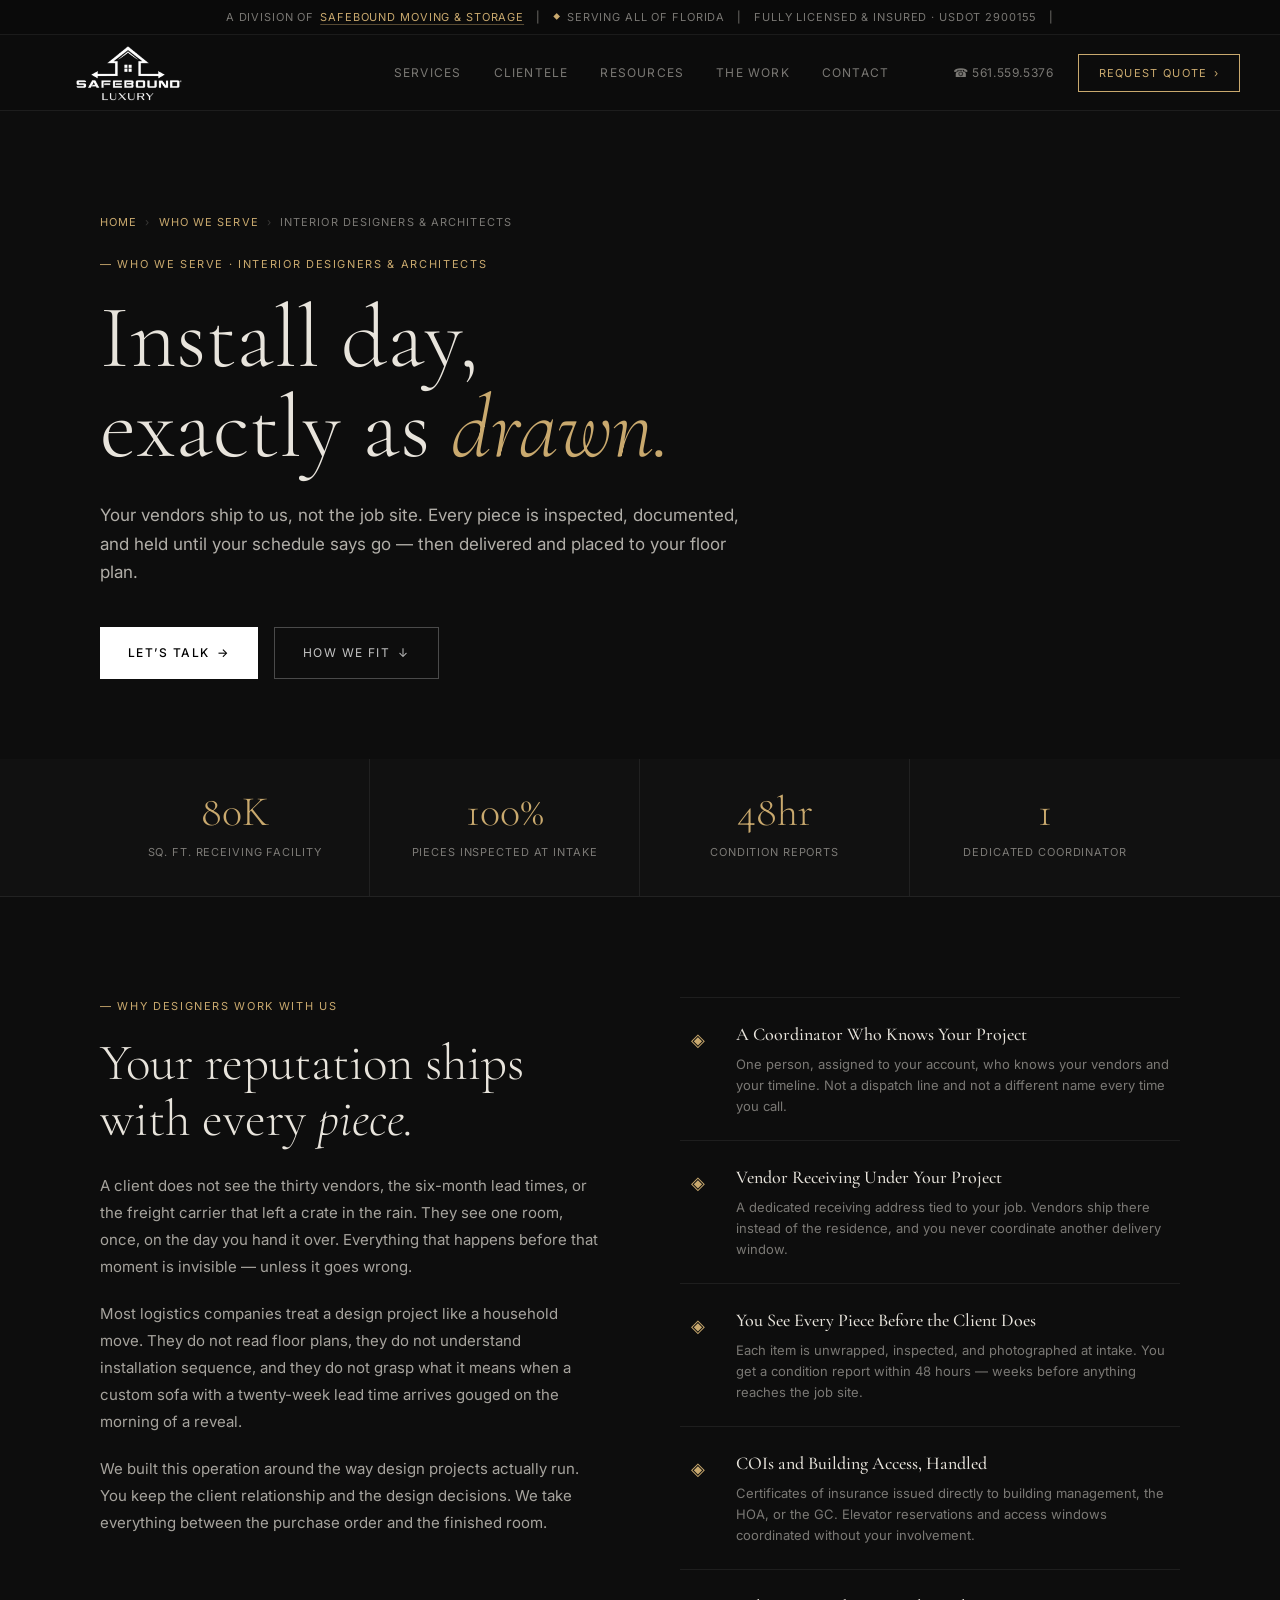
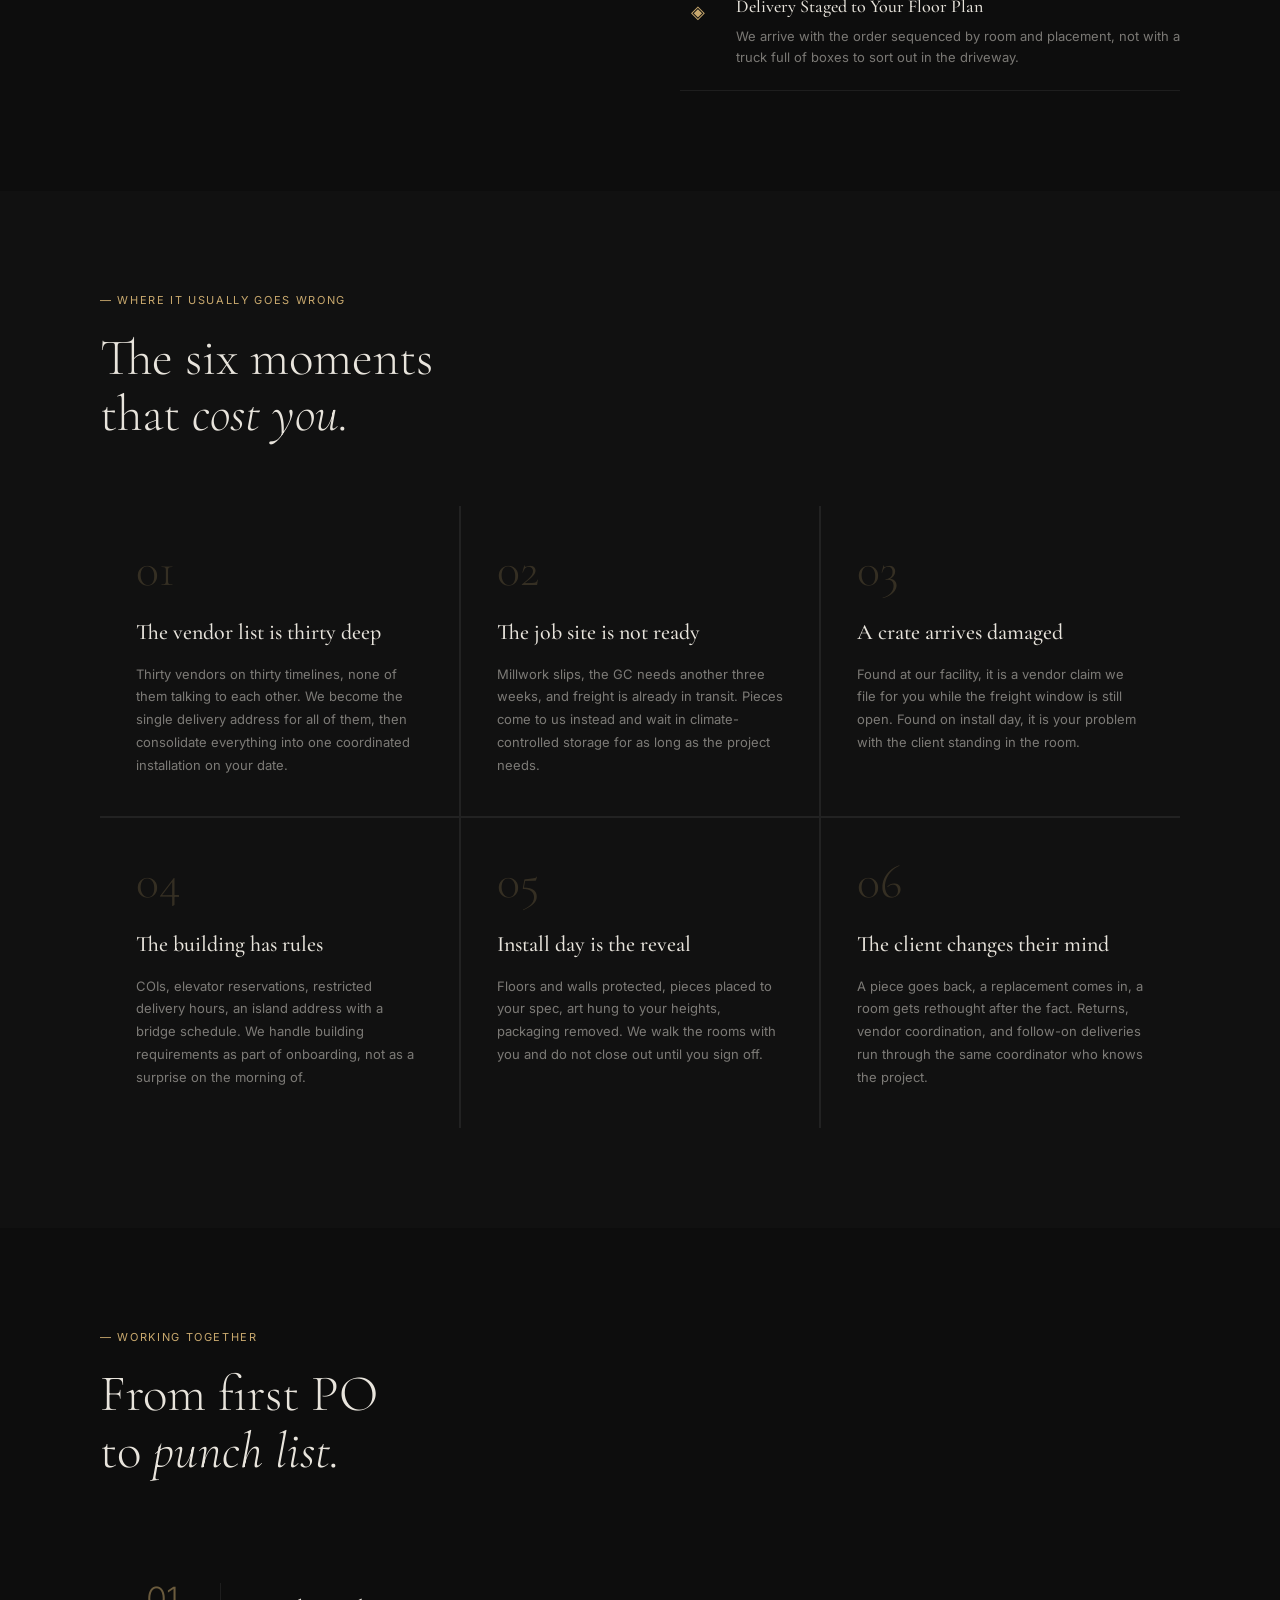
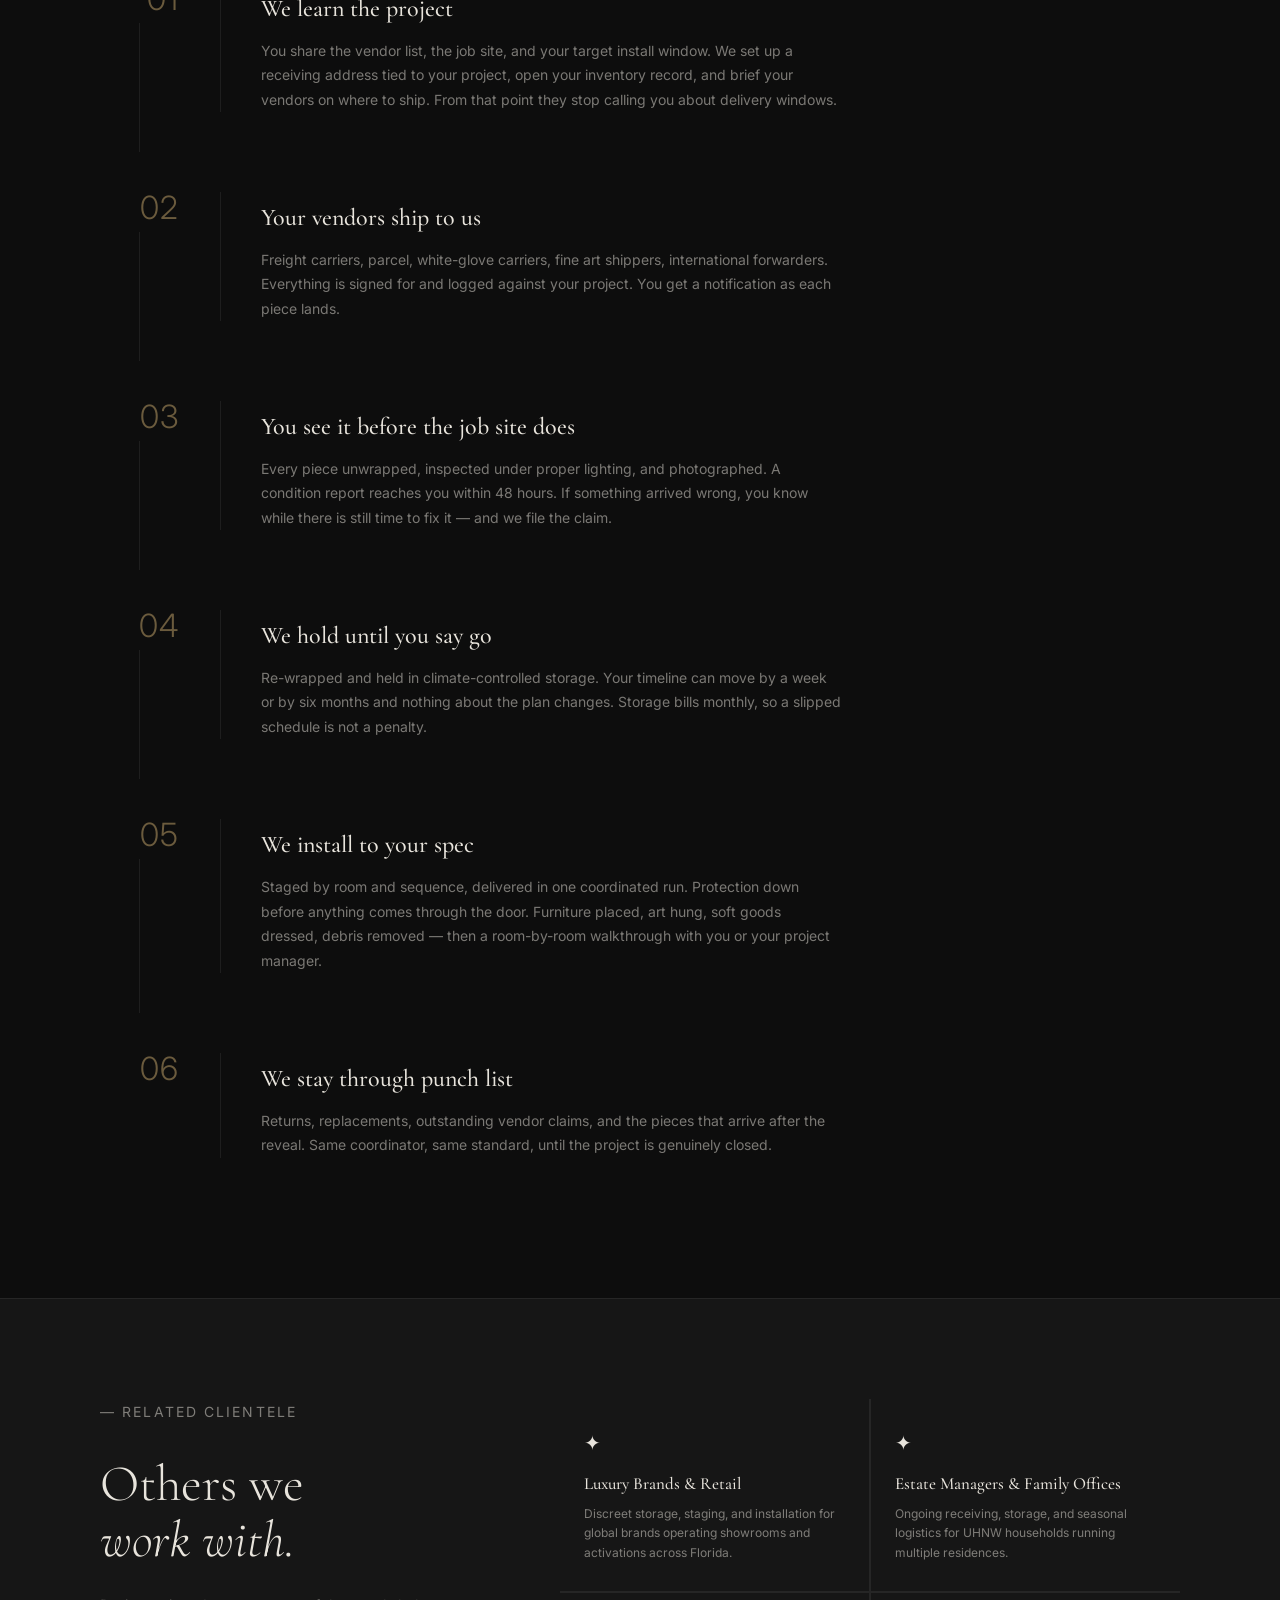
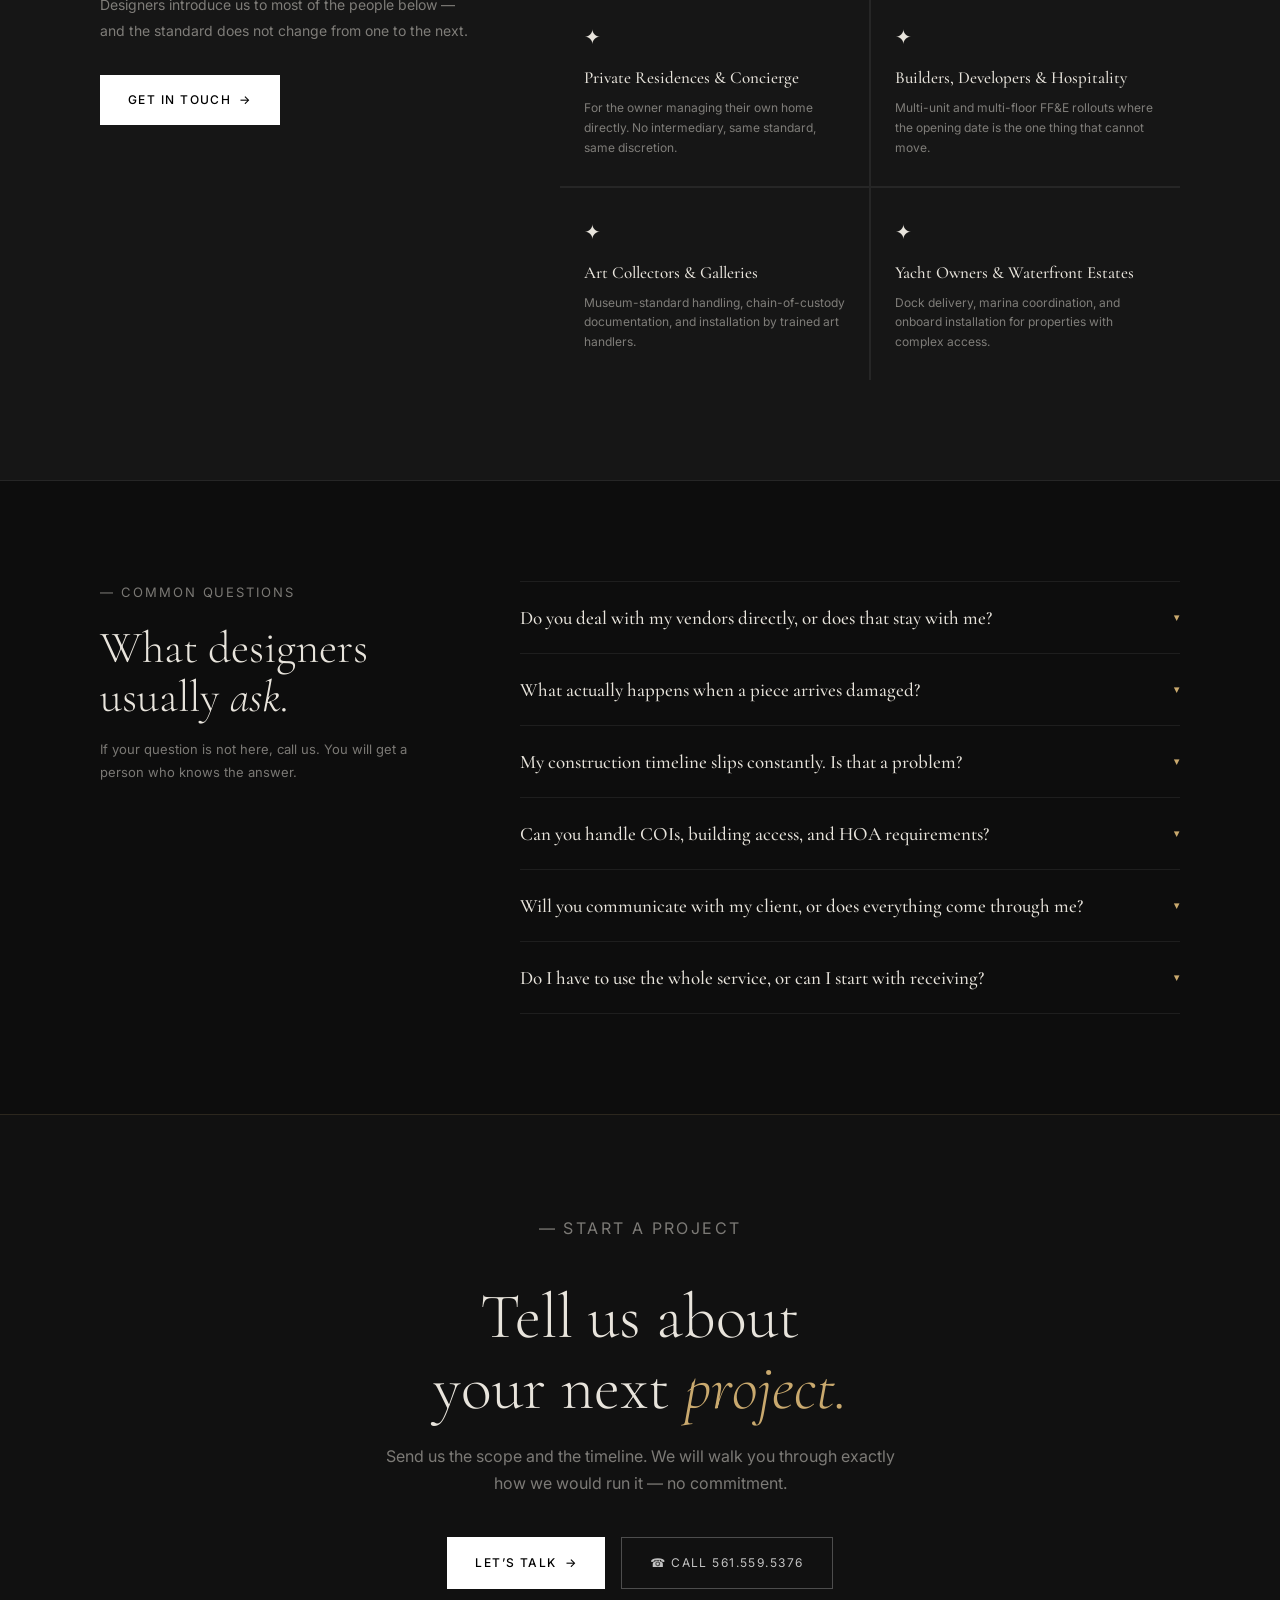
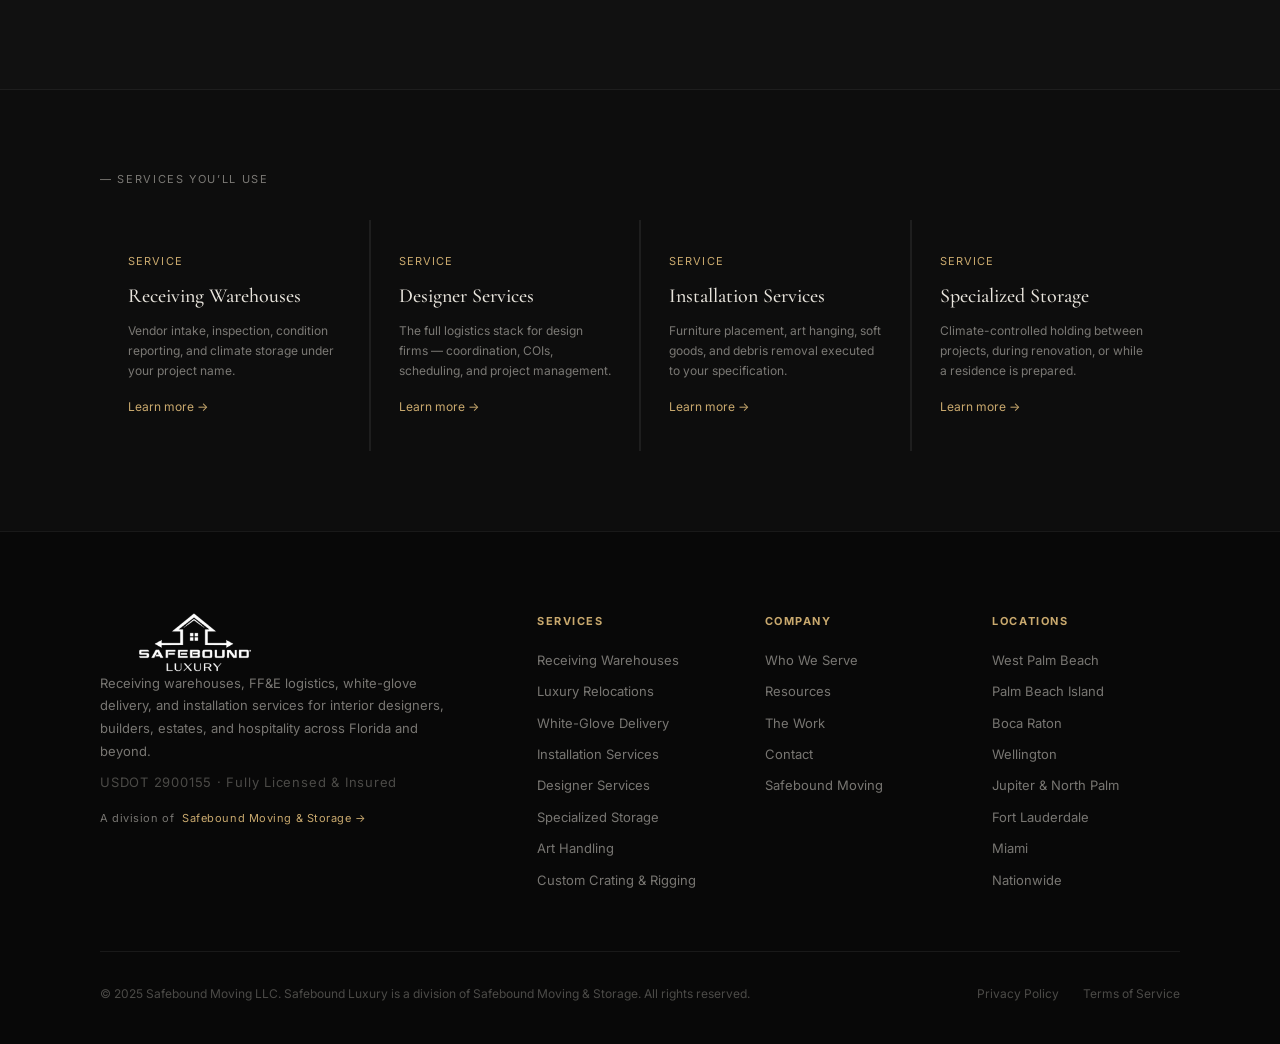
==== clientele-interior-designers.html @ aa5ca5b8 "Add Interior Designers clientele page + sitewide copy fixes - clientele-interior-designers.html: hig" ====
<!DOCTYPE html>
<html lang="en">
<head>
  <meta charset="UTF-8" />
  <meta name="viewport" content="width=device-width, initial-scale=1.0" />
  <title>Interior Designers &amp; Architects — Safebound Luxury | Receiving, Storage &amp; Installation</title>
  <meta name="description" content="Receiving, inspection, climate-controlled storage, and white-glove installation for interior designers and architects across Florida. Your vendors ship to us. Your install day runs to plan." />
  <link rel="preconnect" href="https://fonts.googleapis.com" />
  <link rel="preconnect" href="https://fonts.gstatic.com" crossorigin />
  <link href="https://fonts.googleapis.com/css2?family=Cormorant+Garamond:ital,wght@0,300;0,400;0,500;0,600;1,300;1,400;1,500&family=Inter:wght@300;400;500;600&display=swap" rel="stylesheet" />
  <link rel="stylesheet" href="style.css" />
  <style>
    /* ── Service Page Specific ── */
    .service-hero {
      position: relative;
      min-height: 72vh;
      display: flex;
      align-items: flex-end;
      overflow: hidden;
    }
    .service-hero-bg {
      position: absolute;
      inset: 0;
      background-image: url('img-fleet2.jpg');
      background-size: cover;
      background-position: center 30%;
      filter: brightness(0.35);
    }
    .service-hero-overlay {
      position: absolute;
      inset: 0;
      background: linear-gradient(to top, rgba(13,13,13,1) 0%, rgba(13,13,13,0.4) 60%, rgba(13,13,13,0.1) 100%);
    }
    .service-hero-content {
      position: relative;
      z-index: 2;
      max-width: 1160px;
      margin: 0 auto;
      padding: 80px 40px;
      width: 100%;
    }
    .service-breadcrumb {
      font-size: 11px;
      letter-spacing: 0.1em;
      text-transform: uppercase;
      color: var(--text-muted);
      margin-bottom: 24px;
      display: flex;
      align-items: center;
      gap: 8px;
    }
    .service-breadcrumb a { color: var(--gold); }
    .service-breadcrumb .crumb-sep { opacity: 0.4; }
    .service-eyebrow {
      font-size: 11px;
      letter-spacing: 0.15em;
      text-transform: uppercase;
      color: var(--gold);
      margin-bottom: 20px;
    }
    .service-hero-headline {
      font-family: var(--font-serif);
      font-size: clamp(52px, 7vw, 96px);
      font-weight: 300;
      line-height: 1.0;
      color: var(--text);
      margin-bottom: 28px;
      max-width: 800px;
    }
    .service-hero-headline em { font-style: italic; color: var(--gold); }
    .service-hero-sub {
      font-size: 17px;
      line-height: 1.7;
      color: rgba(232,228,220,0.75);
      max-width: 640px;
      margin-bottom: 40px;
    }
    .service-hero-cta {
      display: flex;
      gap: 16px;
      flex-wrap: wrap;
    }

    /* ── Service Stats Bar ── */
    .service-stats {
      background: var(--bg-2);
      border-bottom: 1px solid var(--border);
    }
    .service-stats-inner {
      max-width: 1160px;
      margin: 0 auto;
      padding: 0 40px;
      display: grid;
      grid-template-columns: repeat(4, 1fr);
      divide-x: 1px solid var(--border);
    }
    .service-stat {
      padding: 32px 0;
      text-align: center;
      border-right: 1px solid var(--border);
    }
    .service-stat:last-child { border-right: none; }
    .service-stat-num {
      display: block;
      font-family: var(--font-serif);
      font-size: 42px;
      font-weight: 300;
      color: var(--gold);
      line-height: 1;
      margin-bottom: 6px;
    }
    .service-stat-label {
      font-size: 11px;
      letter-spacing: 0.08em;
      text-transform: uppercase;
      color: var(--text-muted);
    }

    /* ── Intro Section ── */
    .service-intro {
      padding: 100px 0;
      background: var(--bg);
    }
    .service-intro-inner {
      max-width: 1160px;
      margin: 0 auto;
      padding: 0 40px;
      display: grid;
      grid-template-columns: 1fr 1fr;
      gap: 80px;
      align-items: start;
    }
    .service-intro-left {}
    .section-label {
      font-size: 11px;
      letter-spacing: 0.15em;
      text-transform: uppercase;
      color: var(--gold);
      margin-bottom: 20px;
    }
    .section-headline {
      font-family: var(--font-serif);
      font-size: clamp(36px, 4vw, 52px);
      font-weight: 300;
      line-height: 1.1;
      color: var(--text);
      margin-bottom: 24px;
    }
    .section-headline em { font-style: italic; }
    .section-body {
      font-size: 15px;
      line-height: 1.8;
      color: rgba(232,228,220,0.7);
      margin-bottom: 20px;
    }
    .service-intro-right {}
    .feature-list {
      display: flex;
      flex-direction: column;
      gap: 0;
    }
    .feature-item {
      display: flex;
      align-items: flex-start;
      gap: 20px;
      padding: 22px 0;
      border-bottom: 1px solid var(--border);
    }
    .feature-item:first-child { border-top: 1px solid var(--border); }
    .feature-icon {
      width: 36px;
      height: 36px;
      flex-shrink: 0;
      display: flex;
      align-items: center;
      justify-content: center;
      color: var(--gold);
      font-size: 18px;
      margin-top: 2px;
    }
    .feature-item h4 {
      font-family: var(--font-serif);
      font-size: 18px;
      font-weight: 500;
      color: var(--text);
      margin-bottom: 4px;
    }
    .feature-item p {
      font-size: 13px;
      line-height: 1.65;
      color: var(--text-muted);
    }

    /* ── What We Do Section ── */
    .service-what {
      padding: 100px 0;
      background: var(--bg-2);
    }
    .service-what-inner {
      max-width: 1160px;
      margin: 0 auto;
      padding: 0 40px;
    }
    .service-what-header {
      max-width: 600px;
      margin-bottom: 64px;
    }
    .what-grid {
      display: grid;
      grid-template-columns: repeat(3, 1fr);
      gap: 2px;
      background: var(--border);
    }
    .what-card {
      background: var(--bg-2);
      padding: 40px 36px;
    }
    .what-num {
      font-family: var(--font-serif);
      font-size: 48px;
      font-weight: 300;
      color: rgba(201,169,110,0.2);
      line-height: 1;
      margin-bottom: 20px;
    }
    .what-card h3 {
      font-family: var(--font-serif);
      font-size: 22px;
      font-weight: 500;
      color: var(--text);
      margin-bottom: 12px;
    }
    .what-card p {
      font-size: 13px;
      line-height: 1.75;
      color: var(--text-muted);
    }

    /* ── Process Section ── */
    .service-process {
      padding: 100px 0;
      background: var(--bg);
    }
    .service-process-inner {
      max-width: 1160px;
      margin: 0 auto;
      padding: 0 40px;
    }
    .process-header {
      max-width: 600px;
      margin-bottom: 64px;
    }
    .process-timeline {
      display: flex;
      flex-direction: column;
      gap: 0;
    }
    .timeline-step {
      display: grid;
      grid-template-columns: 80px 1px 1fr;
      gap: 0 40px;
      padding: 40px 0;
      position: relative;
    }
    .timeline-step:not(:last-child)::after {
      content: '';
      position: absolute;
      left: 39px;
      top: 80px;
      bottom: 0;
      width: 1px;
      background: var(--border);
    }
    .timeline-num {
      font-family: var(--font-sans);
      font-size: 32px;
      font-weight: 300;
      color: var(--gold);
      opacity: 0.5;
      line-height: 1;
      text-align: right;
      letter-spacing: 0.05em;
    }
    .timeline-line {
      width: 1px;
      background: var(--border);
    }
    .timeline-content {
      padding-top: 6px;
    }
    .timeline-content h3 {
      font-family: var(--font-serif);
      font-size: 24px;
      font-weight: 500;
      color: var(--text);
      margin-bottom: 10px;
    }
    .timeline-content p {
      font-size: 14px;
      line-height: 1.75;
      color: var(--text-muted);
      max-width: 580px;
    }

    /* ── For Who Section ── */
    .service-for {
      padding: 100px 0;
      background: var(--bg-3);
      border-top: 1px solid var(--border);
      border-bottom: 1px solid var(--border);
    }
    .service-for-inner {
      max-width: 1160px;
      margin: 0 auto;
      padding: 0 40px;
      display: grid;
      grid-template-columns: 380px 1fr;
      gap: 80px;
      align-items: start;
    }
    .service-for-left h2 {
      font-family: var(--font-serif);
      font-size: clamp(36px, 4vw, 52px);
      font-weight: 300;
      line-height: 1.1;
      color: var(--text);
      margin-bottom: 24px;
    }
    .service-for-left p {
      font-size: 14px;
      line-height: 1.8;
      color: var(--text-muted);
      margin-bottom: 32px;
    }
    .client-type-grid {
      display: grid;
      grid-template-columns: 1fr 1fr;
      gap: 2px;
      background: var(--border);
    }
    .client-type {
      background: var(--bg-3);
      padding: 28px 24px;
    }
    .client-type-icon { font-size: 20px; margin-bottom: 10px; }
    .client-type h4 {
      font-family: var(--font-serif);
      font-size: 17px;
      font-weight: 500;
      color: var(--text);
      margin-bottom: 6px;
    }
    .client-type p {
      font-size: 12px;
      line-height: 1.65;
      color: var(--text-muted);
    }

    /* ── FAQ Section ── */
    .service-faq {
      padding: 100px 0;
      background: var(--bg);
    }
    .service-faq-inner {
      max-width: 1160px;
      margin: 0 auto;
      padding: 0 40px;
      display: grid;
      grid-template-columns: 340px 1fr;
      gap: 80px;
    }
    .faq-header h2 {
      font-family: var(--font-serif);
      font-size: clamp(32px, 3.5vw, 46px);
      font-weight: 300;
      color: var(--text);
      line-height: 1.1;
      margin-bottom: 16px;
    }
    .faq-header p {
      font-size: 13px;
      line-height: 1.75;
      color: var(--text-muted);
    }
    .faq-list {
      display: flex;
      flex-direction: column;
      gap: 0;
    }
    .faq-item {
      border-bottom: 1px solid var(--border);
    }
    .faq-item:first-child { border-top: 1px solid var(--border); }
    .faq-q {
      width: 100%;
      background: none;
      border: none;
      color: var(--text);
      font-family: var(--font-serif);
      font-size: 19px;
      font-weight: 500;
      text-align: left;
      padding: 24px 0;
      cursor: pointer;
      display: flex;
      justify-content: space-between;
      align-items: center;
      gap: 16px;
    }
    .faq-q:hover { color: var(--gold); }
    .faq-chevron {
      font-size: 12px;
      color: var(--gold);
      transition: transform 0.25s;
      flex-shrink: 0;
    }
    .faq-item.open .faq-chevron { transform: rotate(180deg); }
    .faq-a {
      display: none;
      font-size: 14px;
      line-height: 1.8;
      color: var(--text-muted);
      padding-bottom: 24px;
      max-width: 580px;
    }
    .faq-item.open .faq-a { display: block; }

    /* ── CTA Band ── */
    .service-cta-band {
      padding: 100px 0;
      background: var(--bg-2);
      border-top: 1px solid rgba(201,169,110,0.15);
      text-align: center;
    }
    .service-cta-band h2 {
      font-family: var(--font-serif);
      font-size: clamp(40px, 5vw, 72px);
      font-weight: 300;
      color: var(--text);
      line-height: 1.1;
      margin-bottom: 20px;
    }
    .service-cta-band h2 em { font-style: italic; color: var(--gold); }
    .service-cta-band p {
      font-size: 16px;
      line-height: 1.7;
      color: var(--text-muted);
      max-width: 520px;
      margin: 0 auto 40px;
    }
    .cta-actions {
      display: flex;
      gap: 16px;
      justify-content: center;
      flex-wrap: wrap;
    }

    /* ── Related Services ── */
    .related-services {
      padding: 80px 0;
      background: var(--bg);
      border-top: 1px solid var(--border);
    }
    .related-inner {
      max-width: 1160px;
      margin: 0 auto;
      padding: 0 40px;
    }
    .related-label {
      font-size: 11px;
      letter-spacing: 0.15em;
      text-transform: uppercase;
      color: var(--text-muted);
      margin-bottom: 32px;
    }
    .related-grid {
      display: grid;
      grid-template-columns: repeat(4, 1fr);
      gap: 2px;
      background: var(--border);
    }
    .related-card {
      background: var(--bg);
      padding: 32px 28px;
      transition: background 0.2s;
      text-decoration: none;
      display: block;
    }
    .related-card:hover { background: var(--bg-2); }
    .related-card-label {
      font-size: 11px;
      letter-spacing: 0.1em;
      text-transform: uppercase;
      color: var(--gold);
      margin-bottom: 10px;
    }
    .related-card h4 {
      font-family: var(--font-serif);
      font-size: 20px;
      font-weight: 500;
      color: var(--text);
      margin-bottom: 8px;
    }
    .related-card p {
      font-size: 12px;
      line-height: 1.65;
      color: var(--text-muted);
    }
    .related-arrow {
      display: inline-block;
      margin-top: 16px;
      font-size: 12px;
      color: var(--gold);
    }

    /* ── Responsive ── */
    @media (max-width: 900px) {
      .service-stats-inner { grid-template-columns: repeat(2, 1fr); }
      .service-stat { border-right: none; border-bottom: 1px solid var(--border); }
      .service-stat:nth-child(odd) { border-right: 1px solid var(--border); }
      .service-intro-inner { grid-template-columns: 1fr; gap: 48px; }
      .what-grid { grid-template-columns: 1fr; }
      .service-for-inner { grid-template-columns: 1fr; gap: 48px; }
      .service-faq-inner { grid-template-columns: 1fr; gap: 48px; }
      .related-grid { grid-template-columns: repeat(2, 1fr); }
    }
    @media (max-width: 600px) {
      .service-hero-content { padding: 60px 24px; }
      .service-stats-inner { grid-template-columns: 1fr 1fr; padding: 0 24px; }
      .service-intro-inner,
      .service-what-inner,
      .service-process-inner,
      .service-for-inner,
      .service-faq-inner,
      .related-inner { padding: 0 24px; }
      .client-type-grid { grid-template-columns: 1fr; }
      .related-grid { grid-template-columns: 1fr; }
      .timeline-step { grid-template-columns: 48px 1px 1fr; gap: 0 20px; }
    }
  </style>
</head>
<body>

  <!-- Announcement Bar -->
  <div class="announce-bar">
    <div class="announce-inner">
      <span class="announce-group announce-parent">
        A division of <a href="https://safeboundmoving.com" target="_blank" rel="noopener">Safebound Moving &amp; Storage</a>
      </span>
|</span>
      <span class="announce-group">
        <span class="dot">◆</span> Serving all of Florida
      </span>
|</span>
      <span class="announce-group">Fully Licensed &amp; Insured · USDOT 2900155</span>
|
    </div>
  </div>

  <!-- Navigation -->
  <nav class="navbar">
    <a href="index.html" class="logo logo-img">
      <img src="logo-notag.png" alt="Safebound Luxury" class="logo-png" />
    </a>
    <ul class="nav-links">
      <li><a href="index.html#services">Services</a></li>
      <li><a href="index.html#clientele">Clientele</a></li>
      <li><a href="resources.html">Resources</a></li>
      <li><a href="the-work.html">The Work</a></li>
      <li><a href="index.html#contact">Contact</a></li>
    </ul>
    <div class="nav-right">
      <a href="tel:5615595376" class="nav-phone">☎ 561.559.5376</a>
      <a href="index.html#contact" class="btn-quote">Request Quote <span>›</span></a>
    </div>
    <button class="hamburger" aria-label="Menu">
      <span></span><span></span><span></span>
    </button>
  </nav>

  <!-- Mobile Nav Drawer -->
  <div class="mobile-nav">
    <ul>
      <li><a href="index.html#services">Services</a></li>
      <li><a href="index.html#clientele">Clientele</a></li>
      <li><a href="resources.html">Resources</a></li>
      <li><a href="the-work.html">The Work</a></li>
      <li><a href="index.html#contact">Contact</a></li>
      <li><a href="tel:5615595376" class="gold">☎ 561.559.5376</a></li>
      <li><a href="index.html#contact" class="btn-quote-mobile">Request a Private Quote</a></li>
    </ul>
  </div>

  <!-- Hero -->
  <section class="service-hero">
    <div class="service-hero-bg"></div>
    <div class="service-hero-overlay"></div>
    <div class="service-hero-content">
      <div class="service-breadcrumb">
        <a href="index.html">Home</a>
        <span class="crumb-sep">&rsaquo;</span>
        <a href="index.html#clientele">Who We Serve</a>
        <span class="crumb-sep">&rsaquo;</span>
        <span>Interior Designers &amp; Architects</span>
      </div>
      <p class="service-eyebrow">&mdash; Who We Serve &middot; Interior Designers &amp; Architects</p>
      <h1 class="service-hero-headline">Install day,<br />exactly as <em>drawn.</em></h1>
      <p class="service-hero-sub">Your vendors ship to us, not the job site. Every piece is inspected, documented, and held until your schedule says go &mdash; then delivered and placed to your floor plan.</p>
      <div class="service-hero-cta">
        <a href="index.html#contact" class="btn-primary">Let&rsquo;s Talk <span>&rarr;</span></a>
        <a href="#what-we-do" class="btn-ghost">How We Fit <span>&darr;</span></a>
      </div>
    </div>
  </section>

  <!-- Stats -->
  <div class="service-stats">
    <div class="service-stats-inner">
      <div class="service-stat">
        <span class="service-stat-num">80K</span>
        <span class="service-stat-label">Sq. Ft. Receiving Facility</span>
      </div>
      <div class="service-stat">
        <span class="service-stat-num">100%</span>
        <span class="service-stat-label">Pieces Inspected at Intake</span>
      </div>
      <div class="service-stat">
        <span class="service-stat-num">48hr</span>
        <span class="service-stat-label">Condition Reports</span>
      </div>
      <div class="service-stat">
        <span class="service-stat-num">1</span>
        <span class="service-stat-label">Dedicated Coordinator</span>
      </div>
    </div>
  </div>

  <!-- Intro -->
  <section class="service-intro">
    <div class="service-intro-inner">
      <div class="service-intro-left">
        <p class="section-label">&mdash; Why Designers Work With Us</p>
        <h2 class="section-headline">Your reputation ships<br />with every <em>piece.</em></h2>
        <p class="section-body">A client does not see the thirty vendors, the six-month lead times, or the freight carrier that left a crate in the rain. They see one room, once, on the day you hand it over. Everything that happens before that moment is invisible &mdash; unless it goes wrong.</p>
        <p class="section-body">Most logistics companies treat a design project like a household move. They do not read floor plans, they do not understand installation sequence, and they do not grasp what it means when a custom sofa with a twenty-week lead time arrives gouged on the morning of a reveal.</p>
        <p class="section-body">We built this operation around the way design projects actually run. You keep the client relationship and the design decisions. We take everything between the purchase order and the finished room.</p>
      </div>
      <div class="service-intro-right">
        <div class="feature-list">
          <div class="feature-item">
            <div class="feature-icon">&#9672;</div>
            <div>
              <h4>A Coordinator Who Knows Your Project</h4>
              <p>One person, assigned to your account, who knows your vendors and your timeline. Not a dispatch line and not a different name every time you call.</p>
            </div>
          </div>
          <div class="feature-item">
            <div class="feature-icon">&#9672;</div>
            <div>
              <h4>Vendor Receiving Under Your Project</h4>
              <p>A dedicated receiving address tied to your job. Vendors ship there instead of the residence, and you never coordinate another delivery window.</p>
            </div>
          </div>
          <div class="feature-item">
            <div class="feature-icon">&#9672;</div>
            <div>
              <h4>You See Every Piece Before the Client Does</h4>
              <p>Each item is unwrapped, inspected, and photographed at intake. You get a condition report within 48 hours &mdash; weeks before anything reaches the job site.</p>
            </div>
          </div>
          <div class="feature-item">
            <div class="feature-icon">&#9672;</div>
            <div>
              <h4>COIs and Building Access, Handled</h4>
              <p>Certificates of insurance issued directly to building management, the HOA, or the GC. Elevator reservations and access windows coordinated without your involvement.</p>
            </div>
          </div>
          <div class="feature-item">
            <div class="feature-icon">&#9672;</div>
            <div>
              <h4>Delivery Staged to Your Floor Plan</h4>
              <p>We arrive with the order sequenced by room and placement, not with a truck full of boxes to sort out in the driveway.</p>
            </div>
          </div>
        </div>
      </div>
    </div>
  </section>

  <!-- Scenarios -->
  <section class="service-what" id="what-we-do">
    <div class="service-what-inner">
      <div class="service-what-header">
        <p class="section-label">&mdash; Where It Usually Goes Wrong</p>
        <h2 class="section-headline">The six moments<br />that <em>cost you.</em></h2>
      </div>
      <div class="what-grid">
        <div class="what-card">
          <div class="what-num">01</div>
          <h3>The vendor list is thirty deep</h3>
          <p>Thirty vendors on thirty timelines, none of them talking to each other. We become the single delivery address for all of them, then consolidate everything into one coordinated installation on your date.</p>
        </div>
        <div class="what-card">
          <div class="what-num">02</div>
          <h3>The job site is not ready</h3>
          <p>Millwork slips, the GC needs another three weeks, and freight is already in transit. Pieces come to us instead and wait in climate-controlled storage for as long as the project needs.</p>
        </div>
        <div class="what-card">
          <div class="what-num">03</div>
          <h3>A crate arrives damaged</h3>
          <p>Found at our facility, it is a vendor claim we file for you while the freight window is still open. Found on install day, it is your problem with the client standing in the room.</p>
        </div>
        <div class="what-card">
          <div class="what-num">04</div>
          <h3>The building has rules</h3>
          <p>COIs, elevator reservations, restricted delivery hours, an island address with a bridge schedule. We handle building requirements as part of onboarding, not as a surprise on the morning of.</p>
        </div>
        <div class="what-card">
          <div class="what-num">05</div>
          <h3>Install day is the reveal</h3>
          <p>Floors and walls protected, pieces placed to your spec, art hung to your heights, packaging removed. We walk the rooms with you and do not close out until you sign off.</p>
        </div>
        <div class="what-card">
          <div class="what-num">06</div>
          <h3>The client changes their mind</h3>
          <p>A piece goes back, a replacement comes in, a room gets rethought after the fact. Returns, vendor coordination, and follow-on deliveries run through the same coordinator who knows the project.</p>
        </div>
      </div>
    </div>
  </section>

  <!-- Process -->
  <section class="service-process">
    <div class="service-process-inner">
      <div class="process-header">
        <p class="section-label">&mdash; Working Together</p>
        <h2 class="section-headline">From first PO<br />to <em>punch list.</em></h2>
      </div>
      <div class="process-timeline">
        <div class="timeline-step">
          <div class="timeline-num">01</div>
          <div class="timeline-line"></div>
          <div class="timeline-content">
            <h3>We learn the project</h3>
            <p>You share the vendor list, the job site, and your target install window. We set up a receiving address tied to your project, open your inventory record, and brief your vendors on where to ship. From that point they stop calling you about delivery windows.</p>
          </div>
        </div>
        <div class="timeline-step">
          <div class="timeline-num">02</div>
          <div class="timeline-line"></div>
          <div class="timeline-content">
            <h3>Your vendors ship to us</h3>
            <p>Freight carriers, parcel, white-glove carriers, fine art shippers, international forwarders. Everything is signed for and logged against your project. You get a notification as each piece lands.</p>
          </div>
        </div>
        <div class="timeline-step">
          <div class="timeline-num">03</div>
          <div class="timeline-line"></div>
          <div class="timeline-content">
            <h3>You see it before the job site does</h3>
            <p>Every piece unwrapped, inspected under proper lighting, and photographed. A condition report reaches you within 48 hours. If something arrived wrong, you know while there is still time to fix it &mdash; and we file the claim.</p>
          </div>
        </div>
        <div class="timeline-step">
          <div class="timeline-num">04</div>
          <div class="timeline-line"></div>
          <div class="timeline-content">
            <h3>We hold until you say go</h3>
            <p>Re-wrapped and held in climate-controlled storage. Your timeline can move by a week or by six months and nothing about the plan changes. Storage bills monthly, so a slipped schedule is not a penalty.</p>
          </div>
        </div>
        <div class="timeline-step">
          <div class="timeline-num">05</div>
          <div class="timeline-line"></div>
          <div class="timeline-content">
            <h3>We install to your spec</h3>
            <p>Staged by room and sequence, delivered in one coordinated run. Protection down before anything comes through the door. Furniture placed, art hung, soft goods dressed, debris removed &mdash; then a room-by-room walkthrough with you or your project manager.</p>
          </div>
        </div>
        <div class="timeline-step">
          <div class="timeline-num">06</div>
          <div class="timeline-line"></div>
          <div class="timeline-content">
            <h3>We stay through punch list</h3>
            <p>Returns, replacements, outstanding vendor claims, and the pieces that arrive after the reveal. Same coordinator, same standard, until the project is genuinely closed.</p>
          </div>
        </div>
      </div>
    </div>
  </section>

  <!-- Related Clientele -->
  <section class="service-for">
    <div class="service-for-inner">
      <div class="service-for-left">
        <p class="section-label">&mdash; Related Clientele</p>
        <h2>Others we<br /><em>work with.</em></h2>
        <p>Designers introduce us to most of the people below &mdash; and the standard does not change from one to the next.</p>
        <a href="index.html#contact" class="btn-primary" style="display:inline-flex;align-items:center;gap:8px;">Get in Touch <span>&rarr;</span></a>
      </div>
      <div class="client-type-grid">
        <a href="clientele-luxury-brands.html" class="client-type" style="text-decoration:none;color:inherit;display:block;">
          <div class="client-type-icon">&#10022;</div>
          <h4>Luxury Brands &amp; Retail</h4>
          <p>Discreet storage, staging, and installation for global brands operating showrooms and activations across Florida.</p>
        </a>
        <div class="client-type">
          <div class="client-type-icon">&#10022;</div>
          <h4>Estate Managers &amp; Family Offices</h4>
          <p>Ongoing receiving, storage, and seasonal logistics for UHNW households running multiple residences.</p>
        </div>
        <div class="client-type">
          <div class="client-type-icon">&#10022;</div>
          <h4>Private Residences &amp; Concierge</h4>
          <p>For the owner managing their own home directly. No intermediary, same standard, same discretion.</p>
        </div>
        <div class="client-type">
          <div class="client-type-icon">&#10022;</div>
          <h4>Builders, Developers &amp; Hospitality</h4>
          <p>Multi-unit and multi-floor FF&amp;E rollouts where the opening date is the one thing that cannot move.</p>
        </div>
        <div class="client-type">
          <div class="client-type-icon">&#10022;</div>
          <h4>Art Collectors &amp; Galleries</h4>
          <p>Museum-standard handling, chain-of-custody documentation, and installation by trained art handlers.</p>
        </div>
        <div class="client-type">
          <div class="client-type-icon">&#10022;</div>
          <h4>Yacht Owners &amp; Waterfront Estates</h4>
          <p>Dock delivery, marina coordination, and onboard installation for properties with complex access.</p>
        </div>
      </div>
    </div>
  </section>

  <!-- FAQ -->
  <section class="service-faq">
    <div class="service-faq-inner">
      <div class="faq-header">
        <p class="section-label">&mdash; Common Questions</p>
        <h2>What designers<br />usually <em>ask.</em></h2>
        <p style="margin-top:16px;">If your question is not here, call us. You will get a person who knows the answer.</p>
      </div>
      <div class="faq-list">
        <div class="faq-item">
          <button class="faq-q">
            Do you deal with my vendors directly, or does that stay with me?
            <span class="faq-chevron">&#9660;</span>
          </button>
          <div class="faq-a">Directly, if you want it that way. Once we have your vendor list we become the shipping address and the point of contact for freight scheduling, delivery questions, and claims. Most designers hand that over entirely. Some prefer to stay in the loop on specific vendors &mdash; we work either way.</div>
        </div>
        <div class="faq-item">
          <button class="faq-q">
            What actually happens when a piece arrives damaged?
            <span class="faq-chevron">&#9660;</span>
          </button>
          <div class="faq-a">We photograph and document it at intake, before signing a clear delivery. You get the condition report within 48 hours and we open the vendor or freight claim on your behalf while the window is still valid. The reorder starts weeks earlier than it would have if the piece had gone straight to the residence.</div>
        </div>
        <div class="faq-item">
          <button class="faq-q">
            My construction timeline slips constantly. Is that a problem?
            <span class="faq-chevron">&#9660;</span>
          </button>
          <div class="faq-a">It is the reason the service exists. Storage bills monthly with no minimum commitment, so a project that moves from March to September costs you storage and nothing else. We hold pieces for six to twelve months routinely.</div>
        </div>
        <div class="faq-item">
          <button class="faq-q">
            Can you handle COIs, building access, and HOA requirements?
            <span class="faq-chevron">&#9660;</span>
          </button>
          <div class="faq-a">Yes, and we prefer to own it. Send us the building contact during onboarding and we issue the certificate of insurance directly, reserve the elevator, and confirm the delivery window. You should not be chasing paperwork on install week.</div>
        </div>
        <div class="faq-item">
          <button class="faq-q">
            Will you communicate with my client, or does everything come through me?
            <span class="faq-chevron">&#9660;</span>
          </button>
          <div class="faq-a">Your call, and we will not deviate from it. Some designers want us speaking directly with the client or estate manager. Others want every message routed through their office. Tell us at kickoff and that is how it runs. What we will never do is show up and surprise someone.</div>
        </div>
        <div class="faq-item">
          <button class="faq-q">
            Do I have to use the whole service, or can I start with receiving?
            <span class="faq-chevron">&#9660;</span>
          </button>
          <div class="faq-a">Start wherever it helps. Plenty of designers begin with receiving and storage on a single project, then add delivery and installation once they have seen how it runs. There is no bundle requirement and no minimum project size.</div>
        </div>
      </div>
    </div>
  </section>

  <!-- CTA Band -->
  <section class="service-cta-band">
    <div class="container">
      <p class="section-label" style="justify-content:center;display:flex;">&mdash; Start a Project</p>
      <h2>Tell us about<br />your next <em>project.</em></h2>
      <p>Send us the scope and the timeline. We will walk you through exactly how we would run it &mdash; no commitment.</p>
      <div class="cta-actions">
        <a href="index.html#contact" class="btn-primary">Let&rsquo;s Talk <span>&rarr;</span></a>
        <a href="tel:5615595376" class="btn-ghost">&#9742; Call 561.559.5376</a>
      </div>
    </div>
  </section>

  <!-- Related Services -->
  <section class="related-services">
    <div class="related-inner">
      <p class="related-label">&mdash; Services You&rsquo;ll Use</p>
      <div class="related-grid">
        <a href="receiving-warehouses.html" class="related-card">
          <div class="related-card-label">Service</div>
          <h4>Receiving Warehouses</h4>
          <p>Vendor intake, inspection, condition reporting, and climate storage under your project name.</p>
          <span class="related-arrow">Learn more &rarr;</span>
        </a>
        <a href="designer-services.html" class="related-card">
          <div class="related-card-label">Service</div>
          <h4>Designer Services</h4>
          <p>The full logistics stack for design firms &mdash; coordination, COIs, scheduling, and project management.</p>
          <span class="related-arrow">Learn more &rarr;</span>
        </a>
        <a href="installation-services.html" class="related-card">
          <div class="related-card-label">Service</div>
          <h4>Installation Services</h4>
          <p>Furniture placement, art hanging, soft goods, and debris removal executed to your specification.</p>
          <span class="related-arrow">Learn more &rarr;</span>
        </a>
        <a href="specialized-storage.html" class="related-card">
          <div class="related-card-label">Service</div>
          <h4>Specialized Storage</h4>
          <p>Climate-controlled holding between projects, during renovation, or while a residence is prepared.</p>
          <span class="related-arrow">Learn more &rarr;</span>
        </a>
      </div>
    </div>
  </section>

  <!-- Footer -->
  <footer class="footer">
    <div class="container">
      <div class="footer-top">
        <div class="footer-brand">
          <img src="logo-notag.png" alt="Safebound Luxury" class="logo-png" />
          <p>Receiving warehouses, FF&amp;E logistics, white-glove delivery, and installation services for interior designers, builders, estates, and hospitality across Florida and beyond.</p>
          <p class="footer-lic">USDOT 2900155 · Fully Licensed &amp; Insured</p>
          <div class="footer-parent-brand">
            <span>A division of</span>
            <a href="https://safeboundmoving.com" target="_blank" rel="noopener" class="footer-parent-link">Safebound Moving &amp; Storage →</a>
          </div>
        </div>
        <div class="footer-links">
          <div class="footer-col">
            <h4>Services</h4>
            <ul>
              <li><a href="receiving-warehouses.html">Receiving Warehouses</a></li>
              <li><a href="#">Luxury Relocations</a></li>
              <li><a href="#">White-Glove Delivery</a></li>
              <li><a href="installation-services.html">Installation Services</a></li>
              <li><a href="designer-services.html">Designer Services</a></li>
              <li><a href="specialized-storage.html">Specialized Storage</a></li>
              <li><a href="#">Art Handling</a></li>
              <li><a href="#">Custom Crating &amp; Rigging</a></li>
            </ul>
          </div>
          <div class="footer-col">
            <h4>Company</h4>
            <ul>
              <li><a href="index.html#clientele">Who We Serve</a></li>
              <li><a href="resources.html">Resources</a></li>
              <li><a href="the-work.html">The Work</a></li>
              <li><a href="index.html#contact">Contact</a></li>
              <li><a href="https://safeboundmoving.com" target="_blank" rel="noopener">Safebound Moving</a></li>
            </ul>
          </div>
          <div class="footer-col">
            <h4>Locations</h4>
            <ul>
              <li>West Palm Beach</li>
              <li>Palm Beach Island</li>
              <li>Boca Raton</li>
              <li>Wellington</li>
              <li>Jupiter &amp; North Palm</li>
              <li>Fort Lauderdale</li>
              <li>Miami</li>
              <li>Nationwide</li>
            </ul>
          </div>
        </div>
      </div>
      <div class="footer-bottom">
        <p>© 2025 Safebound Moving LLC. Safebound Luxury is a division of Safebound Moving &amp; Storage. All rights reserved.</p>
        <div class="footer-legal">
          <a href="#">Privacy Policy</a>
          <a href="#">Terms of Service</a>
        </div>
      </div>
    </div>
  </footer>

  <div class="toast" id="toast">Your request has been received. We'll be in touch within one business day.</div>

  <script src="script.js"></script>
  <script>
    // FAQ accordion
    document.querySelectorAll('.faq-q').forEach(btn => {
      btn.addEventListener('click', () => {
        const item = btn.closest('.faq-item');
        const isOpen = item.classList.contains('open');
        document.querySelectorAll('.faq-item').forEach(i => i.classList.remove('open'));
        if (!isOpen) item.classList.add('open');
      });
    });
  </script>

</body>
</html>
---- style.css ----
/* ── Reset & Base ── */
*, *::before, *::after { box-sizing: border-box; margin: 0; padding: 0; }

:root {
  --gold: #C9A96E;
  --gold-light: #E2C99A;
  --bg: #0d0d0d;
  --bg-2: #111111;
  --bg-3: #161616;
  --border: rgba(255,255,255,0.07);
  --text: #e8e4dc;
  --text-muted: rgba(232,228,220,0.5);
  --font-serif: 'Cormorant Garamond', Georgia, serif;
  --font-sans: 'Inter', system-ui, sans-serif;
}

html { scroll-behavior: smooth; }

body {
  background: var(--bg);
  color: var(--text);
  font-family: var(--font-sans);
  font-size: 15px;
  line-height: 1.65;
  -webkit-font-smoothing: antialiased;
}

a { color: inherit; text-decoration: none; }
ul { list-style: none; }

.container {
  max-width: 1160px;
  margin: 0 auto;
  padding: 0 40px;
}

.gold { color: var(--gold); }

/* ── Announce Bar ── */
.announce-bar {
  background: #0a0a0a;
  border-bottom: 1px solid var(--border);
  padding: 8px 0;
  font-size: 11px;
  letter-spacing: 0.08em;
  text-transform: uppercase;
  color: var(--text-muted);
}
.announce-inner {
  max-width: 1160px;
  margin: 0 auto;
  padding: 0 40px;
  display: flex;
  align-items: center;
  justify-content: center;
  gap: 12px;
  flex-wrap: wrap;
}
.announce-divider { color: var(--border); }
.announce-group { display: flex; align-items: center; gap: 6px; }
.announce-group.gold { color: var(--gold); }
.dot { font-size: 7px; color: var(--gold); }
.sep { opacity: 0.4; }
.star { color: var(--gold); }

/* ── Navbar ── */
.navbar {
  position: sticky;
  top: 0;
  z-index: 100;
  background: rgba(13,13,13,0.95);
  backdrop-filter: blur(12px);
  border-bottom: 1px solid var(--border);
  display: flex;
  align-items: center;
  padding: 0 40px;
  height: 76px;
  gap: 40px;
}

.logo {
  font-family: var(--font-serif);
  font-size: 22px;
  font-weight: 500;
  letter-spacing: 0.02em;
  color: var(--text);
  white-space: nowrap;
  display: flex;
  align-items: center;
}
.logo-arrow { color: var(--gold); margin-left: 2px; }
.logo-img { line-height: 0; }

.nav-links {
  display: flex;
  gap: 32px;
  margin-left: auto;
}
.nav-links a {
  font-size: 12px;
  letter-spacing: 0.1em;
  text-transform: uppercase;
  color: var(--text-muted);
  transition: color 0.2s;
}
.nav-links a:hover { color: var(--text); }

.nav-right {
  display: flex;
  align-items: center;
  gap: 24px;
  margin-left: 24px;
}
.nav-phone {
  font-size: 12px;
  letter-spacing: 0.05em;
  color: var(--text-muted);
  transition: color 0.2s;
  white-space: nowrap;
}
.nav-phone:hover { color: var(--gold); }

.btn-quote {
  display: inline-flex;
  align-items: center;
  gap: 6px;
  border: 1px solid var(--gold);
  color: var(--gold);
  padding: 9px 20px;
  font-size: 11px;
  letter-spacing: 0.12em;
  text-transform: uppercase;
  transition: background 0.2s, color 0.2s;
  white-space: nowrap;
}
.btn-quote:hover { background: var(--gold); color: #000; }

.hamburger {
  display: none;
  flex-direction: column;
  gap: 5px;
  background: none;
  border: none;
  cursor: pointer;
  margin-left: auto;
  padding: 4px;
}
.hamburger span {
  display: block;
  width: 22px;
  height: 1.5px;
  background: var(--text);
  transition: all 0.2s;
}

/* Mobile Nav */
.mobile-nav {
  display: none;
  position: fixed;
  inset: 0;
  background: var(--bg);
  z-index: 99;
  padding: 100px 40px 40px;
  flex-direction: column;
}
.mobile-nav.open { display: flex; }
.mobile-nav ul { display: flex; flex-direction: column; gap: 24px; }
.mobile-nav a {
  font-size: 24px;
  font-family: var(--font-serif);
  font-weight: 300;
}
.mobile-nav a.gold { color: var(--gold); font-size: 16px; font-family: var(--font-sans); }
.btn-quote-mobile {
  display: inline-block;
  border: 1px solid var(--gold);
  color: var(--gold) !important;
  padding: 14px 28px;
  font-size: 13px !important;
  letter-spacing: 0.1em;
  text-transform: uppercase;
  font-family: var(--font-sans) !important;
}

/* ── Hero ── */
.hero {
  position: relative;
  min-height: 92vh;
  display: flex;
  align-items: center;
  overflow: hidden;
}

.hero-bg {
  position: absolute;
  inset: 0;
  background-image: url('img-hero.jpg');
  background-size: cover;
  background-position: center 40%;
  filter: brightness(0.4);
}

.hero-overlay {
  position: absolute;
  inset: 0;
  background: linear-gradient(100deg, rgba(13,13,13,0.85) 45%, transparent 100%);
}

.hero-content {
  position: relative;
  z-index: 2;
  padding: 80px 40px 80px 10%;
  max-width: 760px;
}

.hero-eyebrow {
  font-size: 11px;
  letter-spacing: 0.18em;
  text-transform: uppercase;
  color: var(--text-muted);
  margin-bottom: 24px;
  display: flex;
  align-items: center;
  gap: 8px;
}

.hero-headline {
  font-family: var(--font-serif);
  font-size: clamp(52px, 7vw, 88px);
  font-weight: 300;
  line-height: 1.0;
  letter-spacing: -0.01em;
  color: #fff;
  margin-bottom: 20px;
}

.hero-sub {
  font-family: var(--font-serif);
  font-size: clamp(18px, 2.2vw, 22px);
  font-style: italic;
  font-weight: 300;
  color: var(--gold);
  margin-bottom: 24px;
  line-height: 1.4;
}

.hero-body {
  font-size: 14px;
  color: rgba(232,228,220,0.65);
  max-width: 480px;
  line-height: 1.8;
  margin-bottom: 40px;
}

.hero-cta { display: flex; gap: 16px; flex-wrap: wrap; }

.btn-primary {
  display: inline-flex;
  align-items: center;
  gap: 8px;
  background: #fff;
  color: #000;
  padding: 15px 28px;
  font-size: 12px;
  letter-spacing: 0.12em;
  text-transform: uppercase;
  font-weight: 500;
  transition: background 0.2s, color 0.2s;
  cursor: pointer;
  border: none;
  font-family: var(--font-sans);
}
.btn-primary:hover { background: var(--gold); color: #000; }
.btn-primary.full-width { width: 100%; justify-content: center; }

.btn-ghost {
  display: inline-flex;
  align-items: center;
  gap: 8px;
  border: 1px solid rgba(255,255,255,0.25);
  color: rgba(255,255,255,0.75);
  padding: 15px 28px;
  font-size: 12px;
  letter-spacing: 0.12em;
  text-transform: uppercase;
  transition: border-color 0.2s, color 0.2s;
}
.btn-ghost:hover { border-color: var(--gold); color: var(--gold); }

/* ── Stats Bar ── */
.stats-bar {
  background: #0f0f0f;
  border-top: 1px solid var(--border);
  border-bottom: 1px solid var(--border);
  display: flex;
  justify-content: center;
  align-items: stretch;
}

.stat {
  flex: 1;
  display: flex;
  flex-direction: column;
  align-items: center;
  justify-content: center;
  gap: 4px;
  padding: 36px 24px;
  text-align: center;
}
.stat-num {
  font-family: var(--font-serif);
  font-size: clamp(26px, 3vw, 36px);
  font-weight: 400;
  line-height: 1;
  letter-spacing: 0.02em;
  display: flex;
  align-items: center;
  gap: 4px;
}
.star-inline { font-size: 20px; color: var(--gold); }
.stat-label {
  font-size: 10px;
  letter-spacing: 0.14em;
  text-transform: uppercase;
  color: var(--text-muted);
}
.stat-divider {
  width: 1px;
  background: var(--border);
  align-self: stretch;
}

/* ── Ticker ── */
.ticker-wrap {
  background: var(--bg-2);
  border-bottom: 1px solid var(--border);
  overflow: hidden;
  padding: 14px 0;
}
.ticker-track {
  display: inline-flex;
  gap: 32px;
  align-items: center;
  white-space: nowrap;
  animation: ticker 30s linear infinite;
  font-size: 11px;
  letter-spacing: 0.12em;
  text-transform: uppercase;
  color: var(--text-muted);
}
.tick-dot { color: var(--gold); font-size: 7px; }
@keyframes ticker {
  from { transform: translateX(0); }
  to { transform: translateX(-50%); }
}

/* ── Sections ── */
.section { padding: 120px 0; }

.section-eyebrow {
  font-size: 11px;
  letter-spacing: 0.16em;
  text-transform: uppercase;
  color: var(--gold);
  margin-bottom: 20px;
}
.section-title {
  font-family: var(--font-serif);
  font-size: clamp(36px, 4.5vw, 58px);
  font-weight: 300;
  line-height: 1.1;
  color: #fff;
  margin-bottom: 24px;
}
.section-title em { font-style: italic; color: var(--gold); }
.section-intro {
  font-size: 14px;
  color: var(--text-muted);
  max-width: 520px;
  line-height: 1.85;
}

.section-header { max-width: 600px; }
.section-header.centered { max-width: 640px; margin: 0 auto; text-align: center; }
.section-header.centered .section-intro { margin: 0 auto; }

/* ── Services ── */
.services-section { background: var(--bg-2); }
.services-section .section-header { margin-bottom: 72px; }

.services-grid {
  display: grid;
  grid-template-columns: repeat(3, 1fr);
  gap: 1px;
  background: var(--border);
  border: 1px solid var(--border);
}
.service-card {
  background: var(--bg-2);
  padding: 48px 40px;
  transition: background 0.25s;
  position: relative;
}
.service-card:hover { background: #181818; }
.service-num {
  font-family: var(--font-serif);
  font-size: 13px;
  color: var(--gold);
  letter-spacing: 0.1em;
  margin-bottom: 20px;
  display: block;
}
.service-card h3 {
  font-family: var(--font-serif);
  font-size: 22px;
  font-weight: 400;
  color: #fff;
  margin-bottom: 14px;
  line-height: 1.25;
}
.service-card p { font-size: 13px; color: var(--text-muted); line-height: 1.8; }

/* ── Process ── */
.process-section { background: var(--bg); }
.process-section .section-header { margin-bottom: 80px; }

.process-steps {
  display: flex;
  flex-direction: column;
  gap: 0;
  max-width: 760px;
  margin: 0 auto;
}
.process-step {
  display: grid;
  grid-template-columns: 80px 1fr;
  gap: 40px;
  align-items: start;
  padding: 48px 0;
  border-bottom: 1px solid var(--border);
}
.process-step:last-child { border-bottom: none; }
.step-num {
  font-family: var(--font-serif);
  font-size: 40px;
  font-weight: 300;
  color: var(--gold);
  opacity: 0.4;
  line-height: 1;
  padding-top: 4px;
}
.step-content h3 {
  font-family: var(--font-serif);
  font-size: 26px;
  font-weight: 400;
  color: #fff;
  margin-bottom: 12px;
}
.step-content p { font-size: 14px; color: var(--text-muted); line-height: 1.8; }
.process-connector { display: none; }

/* ── Fleet ── */
.fleet-section { background: var(--bg-3); }
.fleet-layout {
  display: grid;
  grid-template-columns: 1fr 1fr;
  gap: 80px;
  align-items: center;
}
.fleet-text .section-title { margin-bottom: 24px; }
.fleet-text > p { font-size: 14px; color: var(--text-muted); line-height: 1.85; margin-bottom: 36px; }
.fleet-list {
  display: flex;
  flex-direction: column;
  gap: 14px;
  margin-bottom: 48px;
}
.fleet-list li {
  display: flex;
  gap: 14px;
  align-items: flex-start;
  font-size: 13px;
  color: var(--text-muted);
  line-height: 1.6;
}

.fleet-visual { display: flex; justify-content: center; }
.fleet-card-stack {
  position: relative;
  width: 300px;
  height: 340px;
}
.fleet-card {
  position: absolute;
  border: 1px solid var(--border);
  display: flex;
  flex-direction: column;
  align-items: center;
  justify-content: center;
  gap: 10px;
  text-align: center;
  transition: transform 0.3s;
}
.fleet-card:hover { transform: translateY(-4px) !important; }
.fc1 {
  width: 200px; height: 180px;
  top: 0; left: 0;
  background: #141414;
  transform: rotate(-3deg);
}
.fc2 {
  width: 220px; height: 200px;
  top: 70px; left: 60px;
  background: #181818;
  z-index: 2;
  transform: rotate(1deg);
}
.fc3 {
  width: 200px; height: 180px;
  top: 140px; right: 0;
  background: #141414;
  transform: rotate(4deg);
}
.fleet-badge {
  font-family: var(--font-serif);
  font-size: 28px;
  font-weight: 300;
  color: #fff;
}
.fleet-badge.gold-badge { color: var(--gold); }
.fleet-card-label {
  font-size: 10px;
  letter-spacing: 0.14em;
  text-transform: uppercase;
  color: var(--text-muted);
}

/* ── Clientele ── */
.clientele-section { background: var(--bg-2); }
.clientele-section .section-header { margin-bottom: 72px; }

.clientele-grid {
  display: grid;
  grid-template-columns: repeat(4, 1fr);
  gap: 1px;
  background: var(--border);
  border: 1px solid var(--border);
  margin-bottom: 80px;
}
.clientele-card {
  background: var(--bg-2);
  padding: 40px 32px;
  transition: background 0.2s;
}
.clientele-card:hover { background: #181818; }
.clientele-card h3 {
  font-family: var(--font-serif);
  font-size: 20px;
  font-weight: 400;
  color: #fff;
  margin-bottom: 14px;
}
.clientele-card p { font-size: 13px; color: var(--text-muted); line-height: 1.8; }
.clientele-card--linked {
  display: block;
  text-decoration: none;
  color: inherit;
  cursor: pointer;
}
.clientele-card--linked:hover { background: #181818; border-color: rgba(201,169,110,0.3); }
.clientele-card--linked:hover h3 { color: var(--gold); }

.testimonials {
  display: grid;
  grid-template-columns: repeat(3, 1fr);
  gap: 40px;
}
.testimonial {
  border-left: 1px solid var(--gold);
  padding-left: 24px;
}
.testimonial-text {
  font-family: var(--font-serif);
  font-size: 17px;
  font-weight: 300;
  font-style: italic;
  color: var(--text);
  line-height: 1.7;
  margin-bottom: 16px;
}
.testimonial-attr {
  font-size: 11px;
  letter-spacing: 0.1em;
  text-transform: uppercase;
  color: var(--text-muted);
}

/* ── Contact ── */
.contact-section { background: var(--bg); }
.contact-layout {
  display: grid;
  grid-template-columns: 1fr 1.4fr;
  gap: 100px;
  align-items: start;
}
.contact-text > p { font-size: 14px; color: var(--text-muted); margin: 24px 0 40px; line-height: 1.85; }
.contact-info { display: flex; flex-direction: column; gap: 20px; }
.contact-item {
  display: flex;
  gap: 14px;
  align-items: flex-start;
  font-size: 14px;
  color: var(--text-muted);
}
.contact-item a:hover { color: var(--gold); }

.contact-form { display: flex; flex-direction: column; gap: 20px; }
.form-row { display: grid; grid-template-columns: 1fr 1fr; gap: 20px; }
.form-group { display: flex; flex-direction: column; gap: 8px; }

label {
  font-size: 10px;
  letter-spacing: 0.14em;
  text-transform: uppercase;
  color: var(--text-muted);
}
input, select, textarea {
  background: #111;
  border: 1px solid var(--border);
  color: var(--text);
  padding: 14px 16px;
  font-size: 14px;
  font-family: var(--font-sans);
  outline: none;
  transition: border-color 0.2s;
  appearance: none;
  border-radius: 0;
}
input:focus, select:focus, textarea:focus { border-color: var(--gold); }
input::placeholder, textarea::placeholder { color: rgba(232,228,220,0.2); }
select { cursor: pointer; background-image: url("data:image/svg+xml,%3Csvg xmlns='http://www.w3.org/2000/svg' width='12' height='8' viewBox='0 0 12 8'%3E%3Cpath d='M1 1l5 5 5-5' stroke='%23C9A96E' stroke-width='1.5' fill='none'/%3E%3C/svg%3E"); background-repeat: no-repeat; background-position: right 16px center; padding-right: 40px; }
textarea { resize: vertical; }

.form-note { font-size: 11px; color: var(--text-muted); text-align: center; line-height: 1.6; }

/* ── Checkbox ── */
.form-check { margin: 4px 0 8px; }
.form-check-label {
  display: flex;
  align-items: center;
  gap: 12px;
  cursor: pointer;
}
.form-check-label input[type="checkbox"] { display: none; }
.form-check-box {
  width: 18px;
  height: 18px;
  flex-shrink: 0;
  border: 1px solid rgba(255,255,255,0.2);
  background: transparent;
  transition: border-color 0.2s, background 0.2s;
  position: relative;
}
.form-check-label input:checked + .form-check-box {
  background: var(--gold);
  border-color: var(--gold);
}
.form-check-label input:checked + .form-check-box::after {
  content: '';
  position: absolute;
  left: 5px;
  top: 2px;
  width: 5px;
  height: 9px;
  border: 2px solid #0d0d0d;
  border-top: none;
  border-left: none;
  transform: rotate(45deg);
}
.form-check-text {
  font-size: 13px;
  color: var(--text-muted);
  line-height: 1.5;
}
.form-check-optional {
  font-size: 11px;
  color: rgba(232,228,220,0.3);
  margin-left: 4px;
}

/* ── Footer ── */
.footer {
  background: #080808;
  border-top: 1px solid var(--border);
  padding: 80px 0 40px;
}
.footer-top {
  display: grid;
  grid-template-columns: 1fr 1.8fr;
  gap: 80px;
  margin-bottom: 60px;
}
.footer-brand .logo { font-family: var(--font-serif); font-size: 20px; display: block; margin-bottom: 16px; }
.footer-brand p { font-size: 13px; color: var(--text-muted); line-height: 1.75; margin-bottom: 8px; }
.footer-lic { font-size: 11px; letter-spacing: 0.06em; color: rgba(232,228,220,0.3) !important; }
.footer-links { display: grid; grid-template-columns: repeat(3, 1fr); gap: 40px; }
.footer-col h4 { font-size: 11px; letter-spacing: 0.14em; text-transform: uppercase; color: var(--gold); margin-bottom: 20px; }
.footer-col ul { display: flex; flex-direction: column; gap: 10px; }
.footer-col li, .footer-col a { font-size: 13px; color: var(--text-muted); transition: color 0.2s; }
.footer-col a:hover { color: var(--text); }

.footer-bottom {
  border-top: 1px solid var(--border);
  padding-top: 32px;
  display: flex;
  justify-content: space-between;
  align-items: center;
}
.footer-bottom p { font-size: 12px; color: rgba(232,228,220,0.3); }
.footer-legal { display: flex; gap: 24px; }
.footer-legal a { font-size: 12px; color: rgba(232,228,220,0.3); transition: color 0.2s; }
.footer-legal a:hover { color: var(--text-muted); }

/* ── Toast ── */
.toast {
  position: fixed;
  bottom: 40px;
  right: 40px;
  background: var(--bg-3);
  border: 1px solid var(--gold);
  color: var(--text);
  padding: 18px 28px;
  font-size: 13px;
  display: flex;
  align-items: center;
  gap: 10px;
  z-index: 999;
  opacity: 0;
  transform: translateY(12px);
  pointer-events: none;
  transition: opacity 0.3s, transform 0.3s;
  max-width: 400px;
}
.toast.show { opacity: 1; transform: translateY(0); pointer-events: auto; }
.toast span { color: var(--gold); font-size: 16px; }

/* ── Logo PNG ── */
.logo-png {
  height: 56px;
  width: auto;
  filter: brightness(0) invert(1);
  display: block;
}
.footer .logo-png { height: 60px; }

/* ── Photo strip (process section) ── */
.photo-strip {
  display: grid;
  grid-template-columns: repeat(3, 1fr);
  gap: 2px;
  margin-top: 80px;
  height: 320px;
}
.photo-strip-item {
  overflow: hidden;
  position: relative;
}
.photo-strip-item img {
  width: 100%;
  height: 100%;
  object-fit: cover;
  filter: brightness(0.8);
  transition: filter 0.4s, transform 0.4s;
}
.photo-strip-item:hover img {
  filter: brightness(1);
  transform: scale(1.03);
}
.photo-strip-caption {
  position: absolute;
  bottom: 0;
  left: 0;
  right: 0;
  padding: 16px 20px;
  background: linear-gradient(transparent, rgba(0,0,0,0.7));
  font-size: 11px;
  letter-spacing: 0.12em;
  text-transform: uppercase;
  color: var(--text-muted);
}

/* ── Fleet photo ── */
.fleet-photo {
  width: 100%;
  height: 100%;
  min-height: 360px;
  object-fit: cover;
  filter: brightness(0.85);
  display: block;
}
.fleet-visual-real {
  overflow: hidden;
  border: 1px solid var(--border);
  position: relative;
}
.fleet-visual-real::after {
  content: '';
  position: absolute;
  inset: 0;
  background: linear-gradient(135deg, rgba(201,169,110,0.08) 0%, transparent 60%);
  pointer-events: none;
}

/* ── Responsive ── */
@media (max-width: 1024px) {
  .services-grid { grid-template-columns: repeat(2, 1fr); }
  .clientele-grid { grid-template-columns: repeat(2, 1fr); }
  .fleet-layout { grid-template-columns: 1fr; gap: 60px; }
  .fleet-visual { display: none; }
  .contact-layout { grid-template-columns: 1fr; gap: 60px; }
  .footer-top { grid-template-columns: 1fr; gap: 48px; }
}

@media (max-width: 768px) {
  .container { padding: 0 24px; }
  .announce-bar { display: none; }
  .navbar { padding: 0 24px; }
  .nav-links, .nav-right { display: none; }
  .hamburger { display: flex; }
  .section { padding: 80px 0; }
  .hero-content { padding: 60px 24px; }
  .services-grid { grid-template-columns: 1fr; }
  .clientele-grid { grid-template-columns: 1fr; }
  .testimonials { grid-template-columns: 1fr; }
  .stats-bar { flex-wrap: wrap; }
  .stat { flex: 0 0 50%; border-right: 1px solid var(--border); }
  .stat-divider { display: none; }
  .form-row { grid-template-columns: 1fr; }
  .footer-links { grid-template-columns: repeat(2, 1fr); }
  .footer-bottom { flex-direction: column; gap: 16px; text-align: center; }
  .resource-grid { grid-template-columns: 1fr; }
  .resource-featured { grid-template-columns: 1fr; }
  .resource-featured-img { height: 260px; }
  .resource-filters { gap: 8px; }
}

/* ── Wide service card (Special Projects) ── */
.service-card--linked {
  display: block;
  text-decoration: none;
  color: inherit;
  cursor: pointer;
  transition: border-color 0.2s, background 0.2s;
}
.service-card--linked:hover {
  border-color: rgba(201,169,110,0.35);
  background: rgba(201,169,110,0.04);
}
.service-card--linked:hover h3 { color: var(--gold); }
.service-card-cta {
  display: inline-block;
  margin-top: 16px;
  font-size: 11px;
  letter-spacing: 0.1em;
  text-transform: uppercase;
  color: var(--gold);
  opacity: 0;
  transform: translateX(-4px);
  transition: opacity 0.2s, transform 0.2s;
}
.service-card--linked:hover .service-card-cta {
  opacity: 1;
  transform: translateX(0);
}

.service-card--wide {
  grid-column: 1 / -1;
  display: flex;
  flex-direction: row;
  align-items: flex-start;
  gap: 48px;
  border-top: 2px solid rgba(201,169,110,0.25);
}
.service-card--wide .service-num {
  flex-shrink: 0;
  font-size: 28px;
  color: var(--gold);
  opacity: 1;
  line-height: 1;
  padding-top: 4px;
}
.service-card--wide h3 {
  color: var(--gold);
  margin-bottom: 10px;
}
.service-card--wide .service-card-body { flex: 1; }
.service-card--wide .service-card-body h3 { color: var(--gold); margin-bottom: 10px; }

/* ── 6-card clientele grid ── */
.clientele-grid--6 {
  grid-template-columns: repeat(3, 1fr);
}
.clientele-grid--9 {
  grid-template-columns: repeat(3, 1fr);
}
@media (max-width: 900px) {
  .clientele-grid--6 { grid-template-columns: repeat(2, 1fr); }
  .clientele-grid--9 { grid-template-columns: repeat(2, 1fr); }
}
@media (max-width: 600px) {
  .clientele-grid--9 { grid-template-columns: 1fr; }
}

/* ── Parent brand cross-link ── */
.announce-parent a {
  color: var(--gold);
  text-decoration: underline;
  text-decoration-color: rgba(201,169,110,0.4);
  text-underline-offset: 3px;
}
.announce-parent a:hover { text-decoration-color: var(--gold); }

.footer-parent-brand {
  margin-top: 16px;
  display: flex;
  align-items: center;
  gap: 8px;
  font-size: 11px;
  letter-spacing: 0.05em;
  color: var(--text-muted);
}
.footer-parent-link {
  color: var(--gold);
  font-size: 11px;
  letter-spacing: 0.05em;
  transition: opacity 0.2s;
}
.footer-parent-link:hover { opacity: 0.8; }

/* ── Resources / Blog ── */
.resources-section { background: var(--bg); }

.resource-filters {
  display: flex;
  flex-wrap: wrap;
  gap: 10px;
  justify-content: center;
  margin-bottom: 56px;
}
.resource-filter {
  background: transparent;
  border: 1px solid var(--border);
  color: var(--text-muted);
  font-family: var(--font-sans);
  font-size: 12px;
  letter-spacing: 0.08em;
  text-transform: uppercase;
  padding: 8px 18px;
  cursor: pointer;
  transition: border-color 0.2s, color 0.2s, background 0.2s;
}
.resource-filter:hover {
  border-color: var(--gold);
  color: var(--gold);
}
.resource-filter.active {
  background: var(--gold);
  border-color: var(--gold);
  color: #0d0d0d;
}

/* Featured article */
.resource-featured {
  display: grid;
  grid-template-columns: 1fr 1fr;
  gap: 0;
  border: 1px solid var(--border);
  margin-bottom: 32px;
  overflow: hidden;
  transition: border-color 0.3s;
}
.resource-featured:hover { border-color: rgba(201,169,110,0.3); }
.resource-featured-img {
  position: relative;
  overflow: hidden;
  height: 460px;
}
.resource-featured-img img {
  width: 100%;
  height: 100%;
  object-fit: cover;
  filter: brightness(0.75);
  transition: filter 0.4s, transform 0.5s;
}
.resource-featured:hover .resource-featured-img img {
  filter: brightness(0.9);
  transform: scale(1.03);
}
.resource-category-tag {
  position: absolute;
  top: 20px;
  left: 20px;
  background: var(--gold);
  color: #0d0d0d;
  font-family: var(--font-sans);
  font-size: 10px;
  font-weight: 600;
  letter-spacing: 0.1em;
  text-transform: uppercase;
  padding: 5px 12px;
}
.resource-category-tag.small {
  font-size: 9px;
  padding: 4px 10px;
  top: 14px;
  left: 14px;
}
.resource-featured-body {
  padding: 48px 44px;
  display: flex;
  flex-direction: column;
  justify-content: center;
  background: var(--bg-2);
}
.resource-meta {
  font-size: 11px;
  letter-spacing: 0.08em;
  text-transform: uppercase;
  color: var(--text-muted);
  margin-bottom: 16px;
}
.resource-featured-title {
  font-family: var(--font-serif);
  font-size: clamp(22px, 2.2vw, 30px);
  font-weight: 400;
  line-height: 1.3;
  color: var(--text);
  margin-bottom: 20px;
}
.resource-featured-excerpt {
  font-size: 14px;
  line-height: 1.7;
  color: var(--text-muted);
  margin-bottom: 28px;
}
.resource-read-more {
  font-size: 12px;
  letter-spacing: 0.08em;
  text-transform: uppercase;
  color: var(--gold);
  display: inline-flex;
  align-items: center;
  gap: 6px;
  transition: gap 0.2s;
}
.resource-read-more:hover { gap: 10px; }
.resource-read-more.small { font-size: 11px; }

/* Article grid */
.resource-grid {
  display: grid;
  grid-template-columns: repeat(3, 1fr);
  gap: 1px;
  background: var(--border);
  border: 1px solid var(--border);
  margin-bottom: 48px;
}
.resource-card {
  background: var(--bg-2);
  display: flex;
  flex-direction: column;
  transition: background 0.2s;
}
.resource-card:hover { background: var(--bg-3); }
.resource-card-img {
  position: relative;
  overflow: hidden;
  height: 200px;
}
.resource-card-img img {
  width: 100%;
  height: 100%;
  object-fit: cover;
  filter: brightness(0.75);
  transition: filter 0.4s, transform 0.5s;
}
.resource-card:hover .resource-card-img img {
  filter: brightness(0.95);
  transform: scale(1.04);
}
.resource-card-body {
  padding: 24px 28px 28px;
  display: flex;
  flex-direction: column;
  flex: 1;
}
.resource-card-title {
  font-family: var(--font-serif);
  font-size: 18px;
  font-weight: 400;
  line-height: 1.35;
  color: var(--text);
  margin-bottom: 12px;
}
.resource-card-excerpt {
  font-size: 13px;
  line-height: 1.65;
  color: var(--text-muted);
  margin-bottom: 20px;
  flex: 1;
}

.resources-cta {
  text-align: center;
  padding-top: 8px;
}
.btn-outline {
  display: inline-flex;
  align-items: center;
  gap: 8px;
  border: 1px solid var(--gold);
  color: var(--gold);
  padding: 14px 36px;
  font-size: 12px;
  letter-spacing: 0.1em;
  text-transform: uppercase;
  transition: background 0.2s, color 0.2s;
}
.btn-outline:hover {
  background: var(--gold);
  color: #0d0d0d;
}
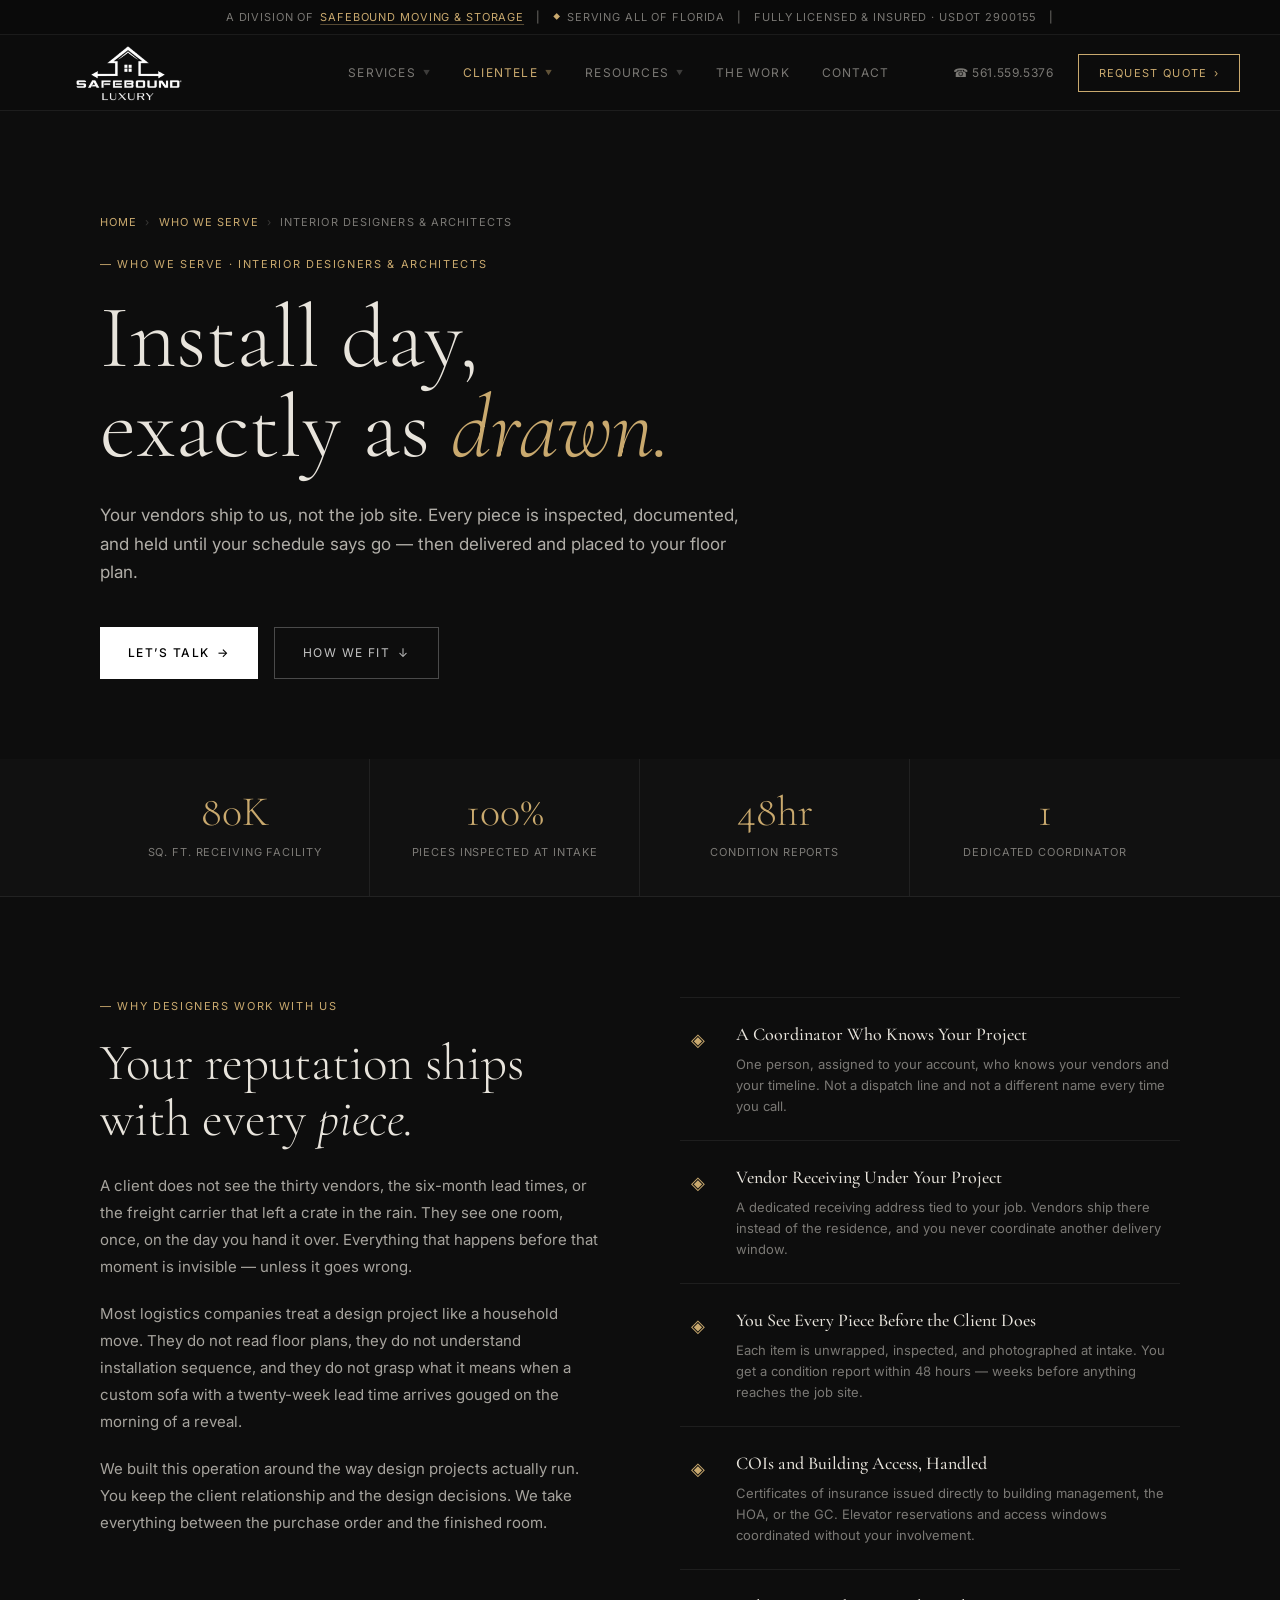
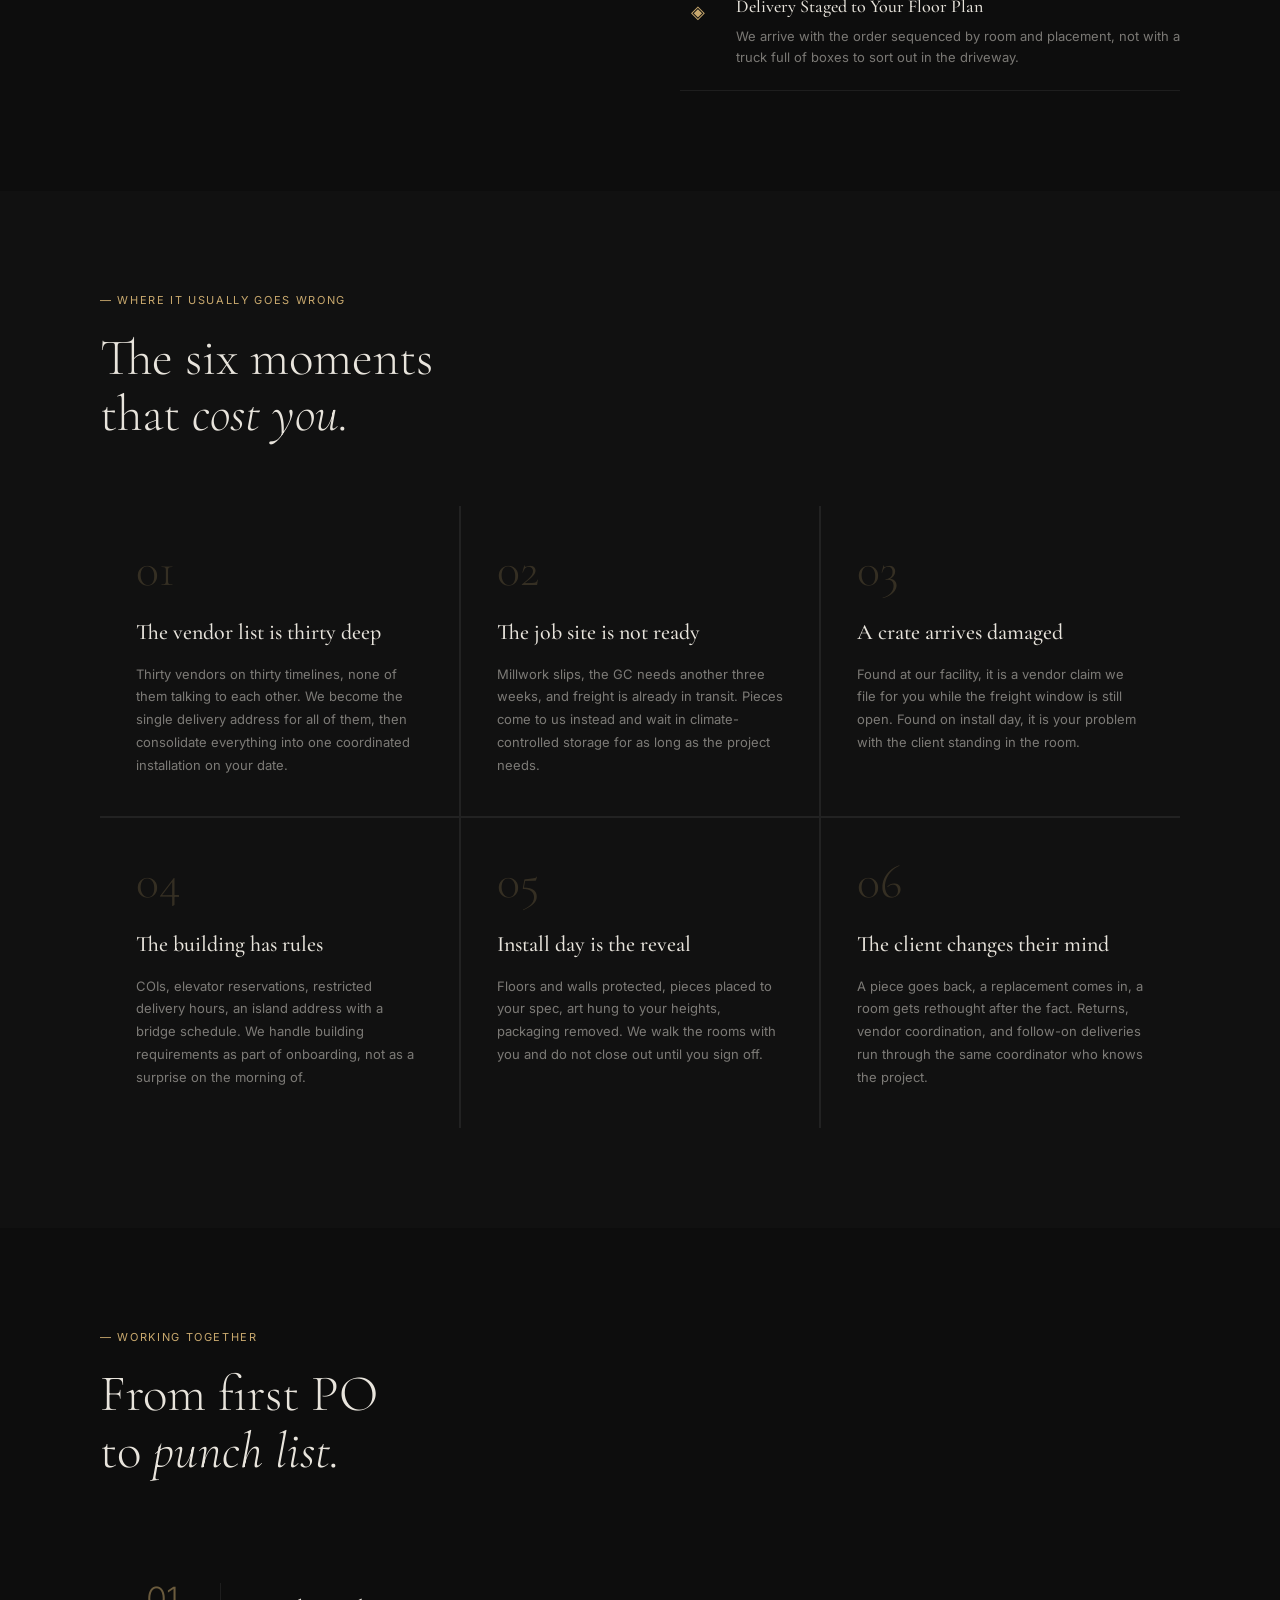
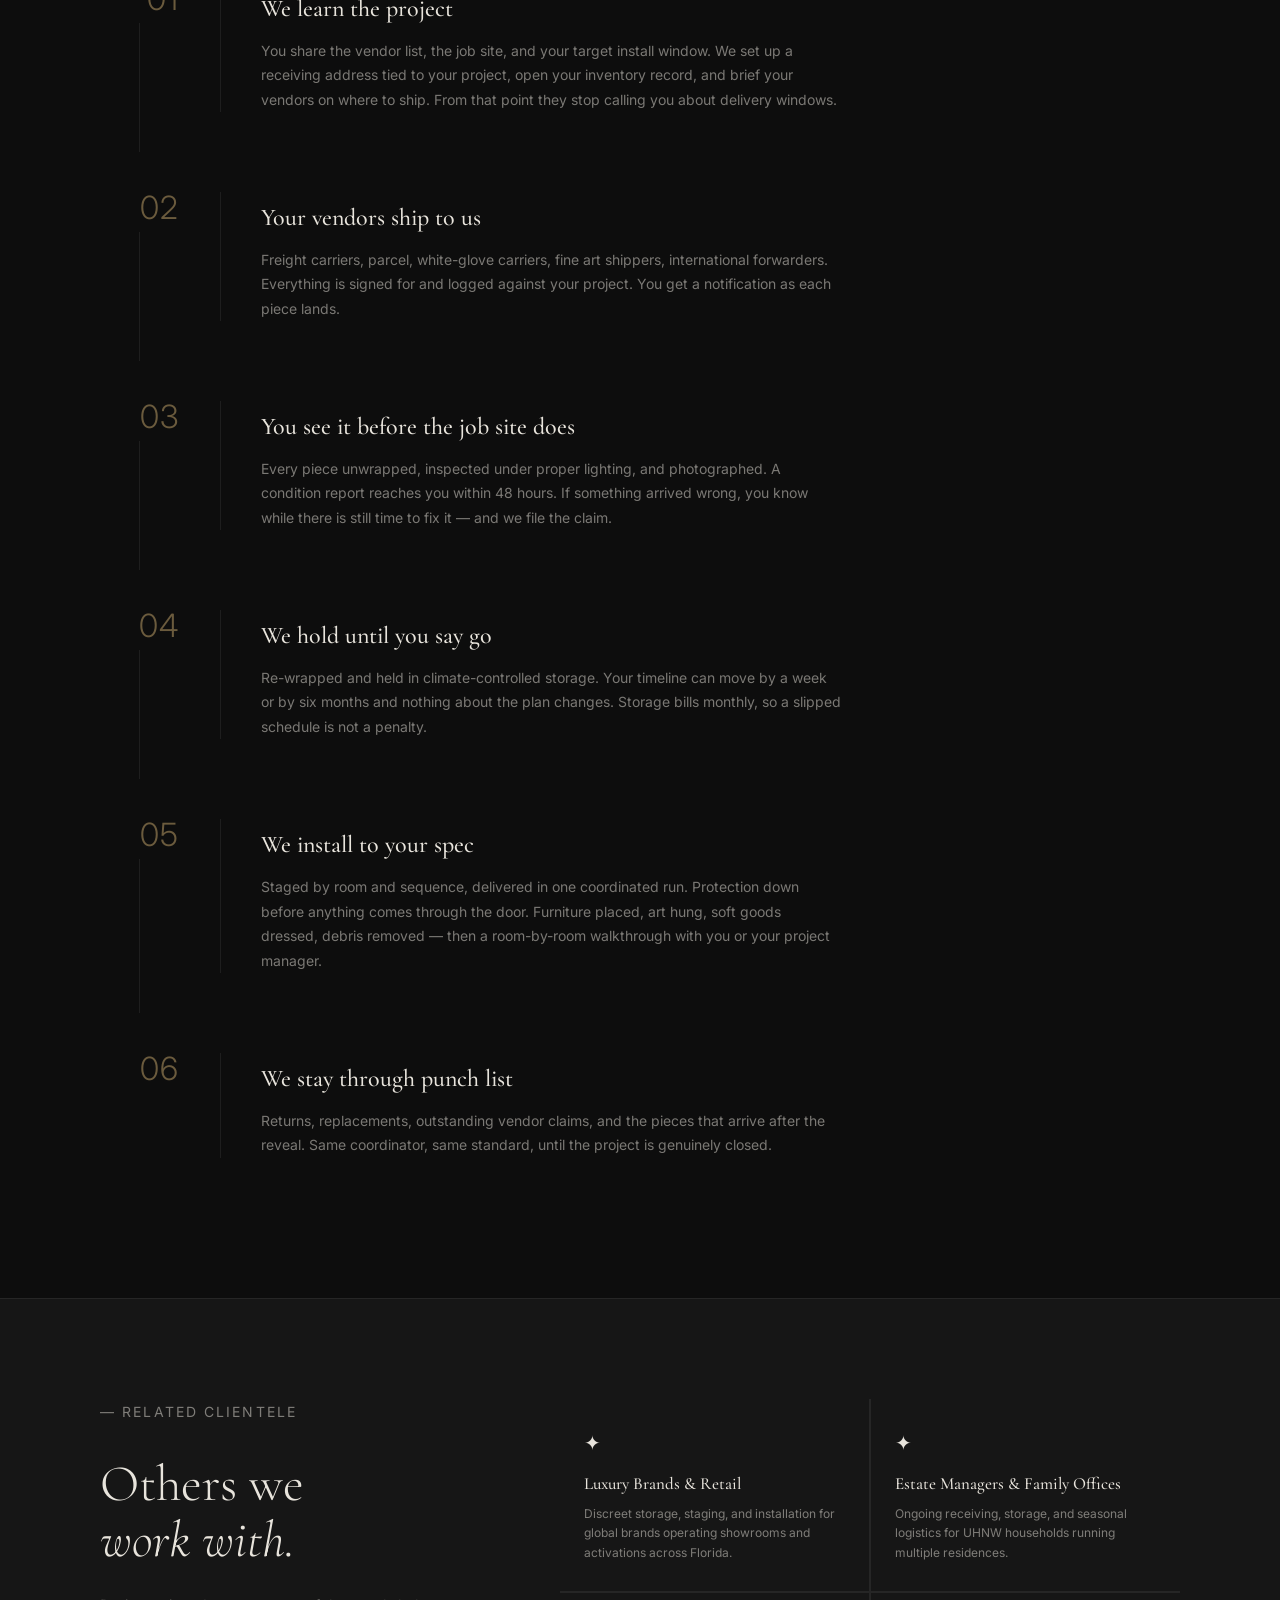
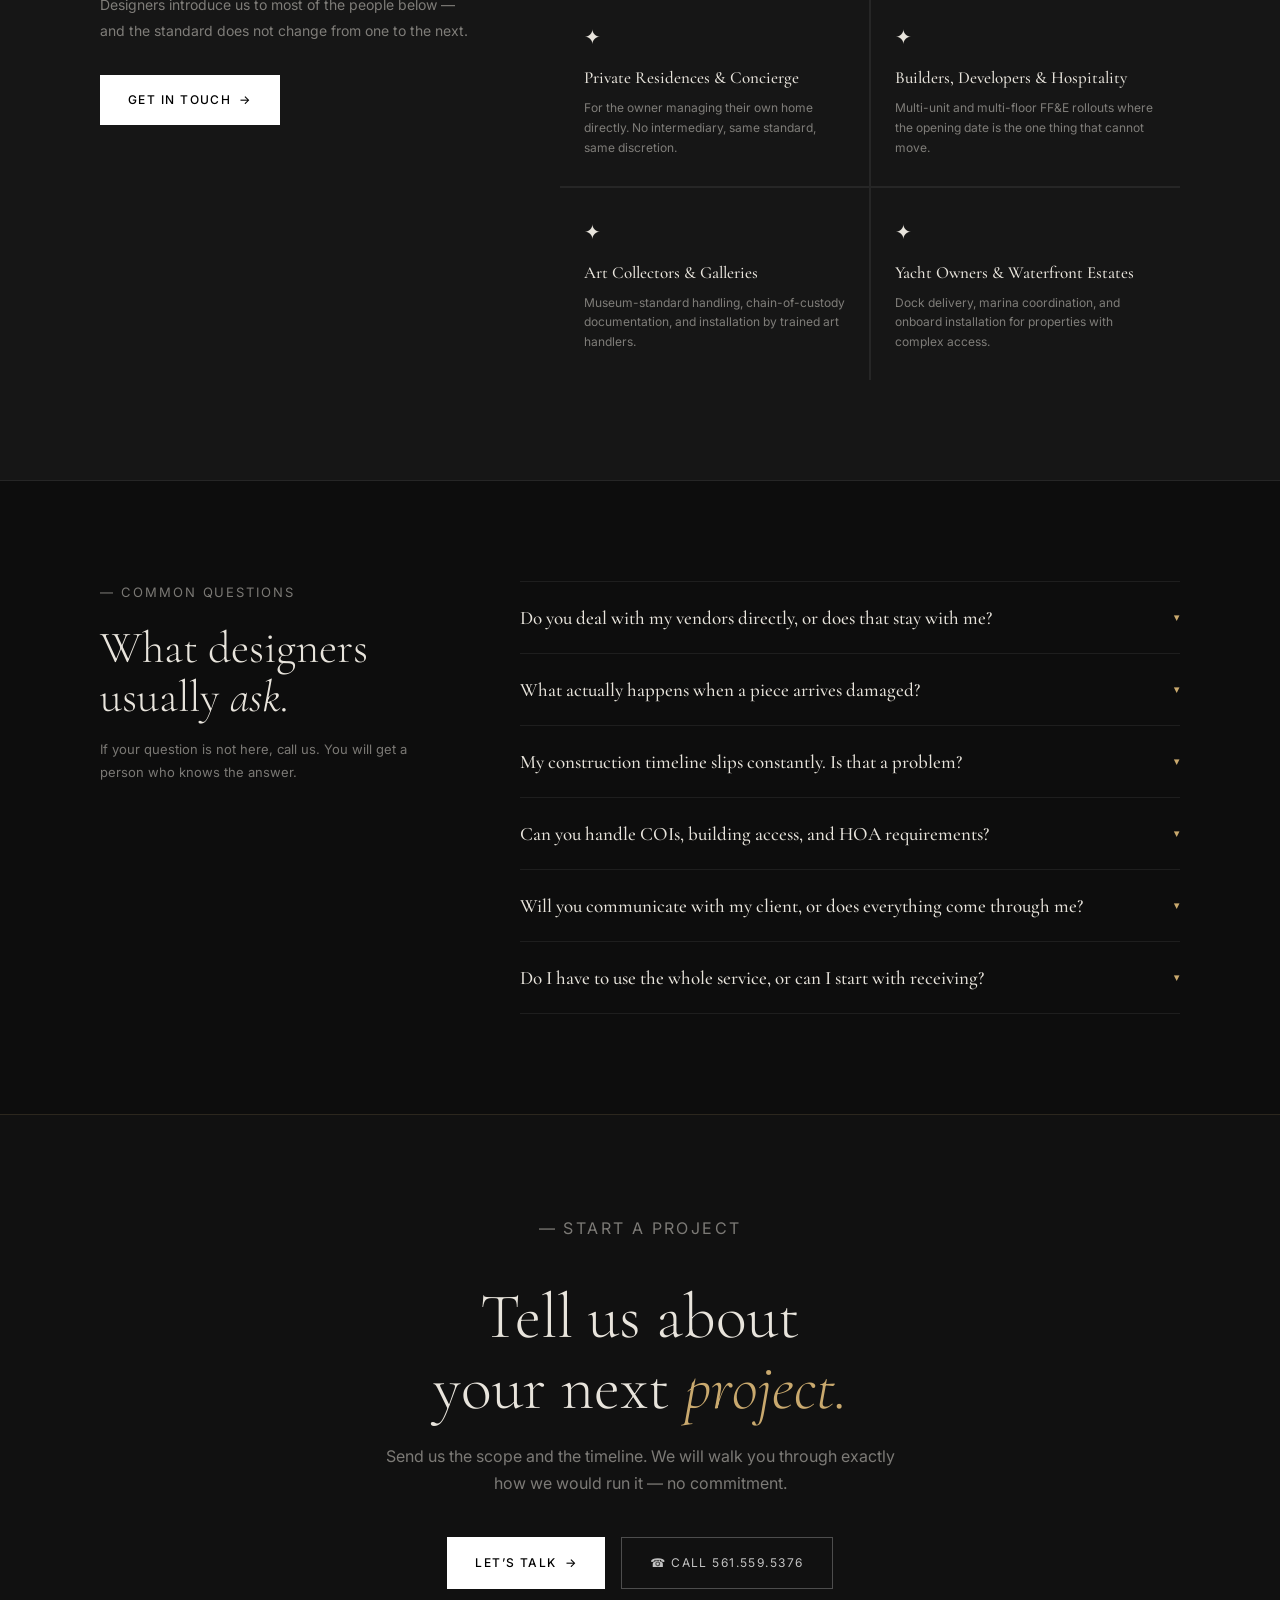
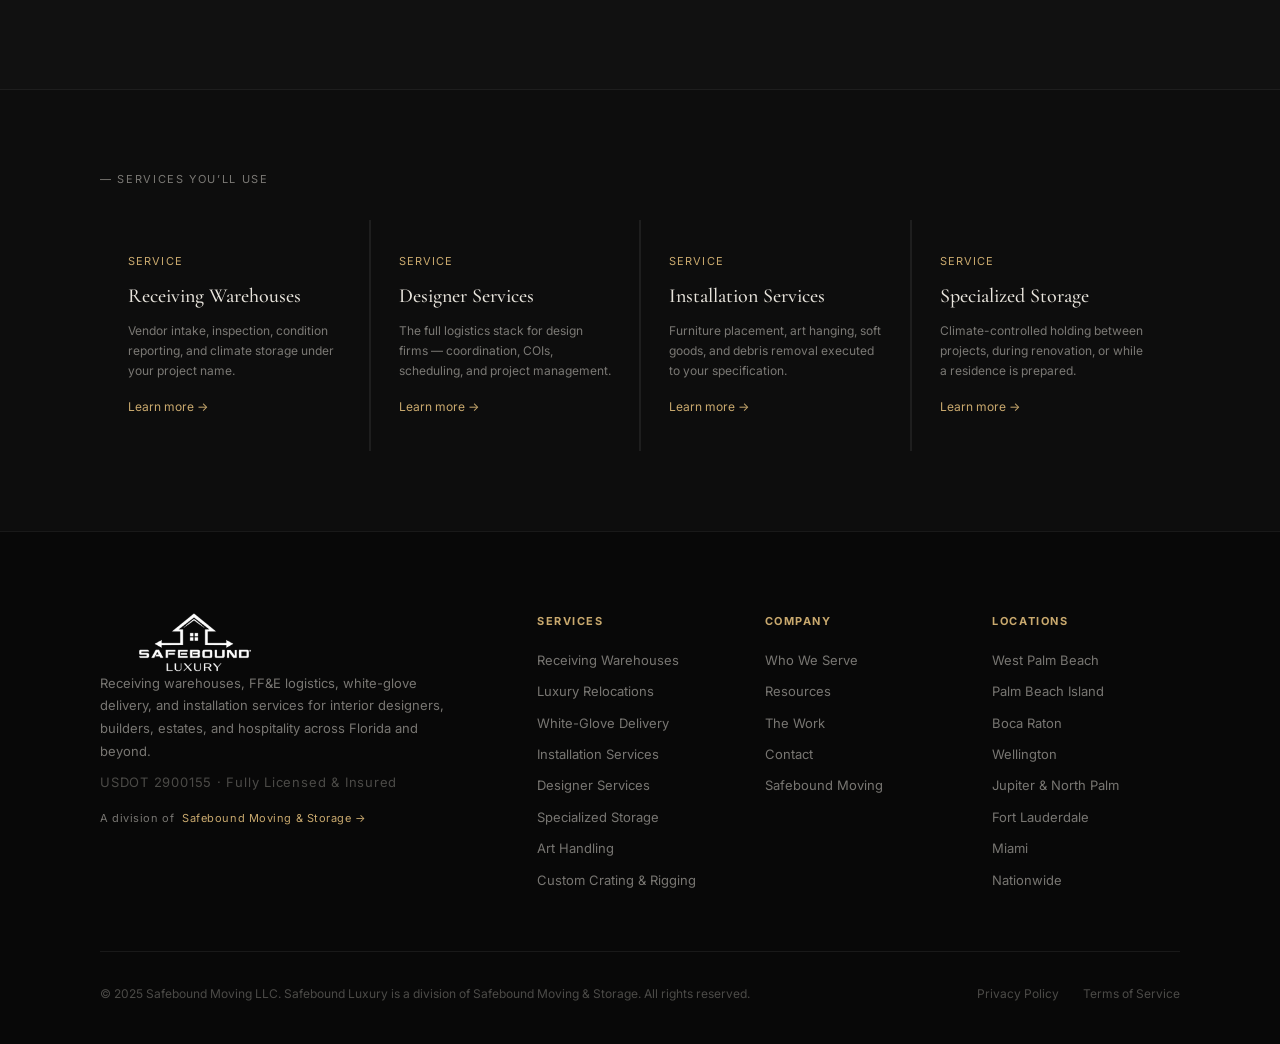
==== commit faa43698: "Add nav dropdowns + fix responsive overflow bugs Nav: - Services (10) and Clientele (9) get two-colu" ====
--- a/clientele-interior-designers.html
+++ b/clientele-interior-designers.html
@@ -563,17 +563,70 @@
       <img src="logo-notag.png" alt="Safebound Luxury" class="logo-png" />
     </a>
     <ul class="nav-links">
-      <li><a href="index.html#services">Services</a></li>
-      <li><a href="index.html#clientele">Clientele</a></li>
-      <li><a href="resources.html">Resources</a></li>
+
+      <li class="nav-item--menu">
+        <a href="index.html#services" aria-haspopup="true" aria-expanded="false">Services <span class="nav-caret">&#9660;</span></a>
+        <div class="nav-menu">
+          <div class="nav-menu-cols">
+            <a href="receiving-warehouses.html">Receiving Warehouses</a>
+            <a href="#">Luxury Relocations</a>
+            <a href="#">White-Glove Delivery</a>
+            <a href="installation-services.html">Installation Services</a>
+            <a href="designer-services.html">Designer Services</a>
+            <a href="specialized-storage.html">Specialized Storage</a>
+            <a href="#">Art Handling</a>
+            <a href="#">Custom Crating &amp; Rigging</a>
+            <a href="#">Commercial Warehousing</a>
+            <a href="#">Yacht &amp; Specialty Logistics</a>
+            <div class="nav-menu-foot">
+              <a href="index.html#services" class="nav-menu-all">All Services &rarr;</a>
+            </div>
+          </div>
+        </div>
+      </li>
+
+      <li class="nav-item--menu">
+        <a href="index.html#clientele" aria-current="page" aria-haspopup="true" aria-expanded="false">Clientele <span class="nav-caret">&#9660;</span></a>
+        <div class="nav-menu">
+          <div class="nav-menu-cols">
+            <a href="clientele-interior-designers.html">Interior Designers &amp; Architects</a>
+            <a href="clientele-luxury-brands.html">Luxury Brands &amp; Retail</a>
+            <a href="#">Estate Managers &amp; Family Offices</a>
+            <a href="#">Private Residences &amp; Concierge</a>
+            <a href="#">Builders, Developers &amp; Hospitality</a>
+            <a href="#">Art Collectors &amp; Galleries</a>
+            <a href="#">Yacht Owners &amp; Waterfront Estates</a>
+            <a href="#">Production Companies</a>
+            <a href="#">Supply Chain &amp; Final Mile</a>
+            <div class="nav-menu-foot">
+              <a href="index.html#clientele" class="nav-menu-all">All Clientele &rarr;</a>
+            </div>
+          </div>
+        </div>
+      </li>
+
+      <li class="nav-item--menu">
+        <a href="resources.html" aria-haspopup="true" aria-expanded="false">Resources <span class="nav-caret">&#9660;</span></a>
+        <div class="nav-menu">
+          <div class="nav-menu-cols nav-menu-cols--single">
+            <a href="resources.html">All Articles</a>
+            <a href="#">Receiving &amp; Warehousing</a>
+            <a href="#">Designer Resources</a>
+            <a href="#">Storage</a>
+            <a href="#">Art &amp; Collections</a>
+            <a href="#">Insurance &amp; Risk</a>
+          </div>
+        </div>
+      </li>
+
       <li><a href="the-work.html">The Work</a></li>
       <li><a href="index.html#contact">Contact</a></li>
     </ul>
     <div class="nav-right">
-      <a href="tel:5615595376" class="nav-phone">☎ 561.559.5376</a>
-      <a href="index.html#contact" class="btn-quote">Request Quote <span>›</span></a>
-    </div>
-    <button class="hamburger" aria-label="Menu">
+      <a href="tel:5615595376" class="nav-phone">&#9742; 561.559.5376</a>
+      <a href="index.html#contact" class="btn-quote">Request Quote <span>&rsaquo;</span></a>
+    </div>
+    <button class="hamburger" aria-label="Menu" aria-expanded="false">
       <span></span><span></span><span></span>
     </button>
   </nav>
@@ -581,12 +634,41 @@
   <!-- Mobile Nav Drawer -->
   <div class="mobile-nav">
     <ul>
-      <li><a href="index.html#services">Services</a></li>
-      <li><a href="index.html#clientele">Clientele</a></li>
+      <li class="m-item m-item--menu">
+        <button class="m-toggle" aria-expanded="false">Services <span class="m-plus">+</span></button>
+        <ul class="m-sub">
+          <li><a href="receiving-warehouses.html">Receiving Warehouses</a></li>
+          <li><a href="#">Luxury Relocations</a></li>
+          <li><a href="#">White-Glove Delivery</a></li>
+          <li><a href="installation-services.html">Installation Services</a></li>
+          <li><a href="designer-services.html">Designer Services</a></li>
+          <li><a href="specialized-storage.html">Specialized Storage</a></li>
+          <li><a href="#">Art Handling</a></li>
+          <li><a href="#">Custom Crating &amp; Rigging</a></li>
+          <li><a href="#">Commercial Warehousing</a></li>
+          <li><a href="#">Yacht &amp; Specialty Logistics</a></li>
+          <li><a href="index.html#services">All Services &rarr;</a></li>
+        </ul>
+      </li>
+      <li class="m-item m-item--menu">
+        <button class="m-toggle" aria-expanded="false">Clientele <span class="m-plus">+</span></button>
+        <ul class="m-sub">
+          <li><a href="clientele-interior-designers.html">Interior Designers &amp; Architects</a></li>
+          <li><a href="clientele-luxury-brands.html">Luxury Brands &amp; Retail</a></li>
+          <li><a href="#">Estate Managers &amp; Family Offices</a></li>
+          <li><a href="#">Private Residences &amp; Concierge</a></li>
+          <li><a href="#">Builders, Developers &amp; Hospitality</a></li>
+          <li><a href="#">Art Collectors &amp; Galleries</a></li>
+          <li><a href="#">Yacht Owners &amp; Waterfront Estates</a></li>
+          <li><a href="#">Production Companies</a></li>
+          <li><a href="#">Supply Chain &amp; Final Mile</a></li>
+          <li><a href="index.html#clientele">All Clientele &rarr;</a></li>
+        </ul>
+      </li>
       <li><a href="resources.html">Resources</a></li>
       <li><a href="the-work.html">The Work</a></li>
       <li><a href="index.html#contact">Contact</a></li>
-      <li><a href="tel:5615595376" class="gold">☎ 561.559.5376</a></li>
+      <li><a href="tel:5615595376" class="gold">&#9742; 561.559.5376</a></li>
       <li><a href="index.html#contact" class="btn-quote-mobile">Request a Private Quote</a></li>
     </ul>
   </div>
--- a/style.css
+++ b/style.css
@@ -1130,3 +1130,159 @@
   background: var(--gold);
   color: #0d0d0d;
 }
+
+/* ══════════════════════════════════════════════════════════
+   Nav dropdowns
+   ══════════════════════════════════════════════════════════ */
+
+/* Let nav items fill the navbar height so panels drop from its edge */
+.nav-links { align-self: stretch; align-items: stretch; }
+.nav-links > li { position: relative; display: flex; align-items: center; }
+.nav-links > li > a { display: flex; align-items: center; gap: 7px; height: 100%; }
+
+/* Page-level current state (separate from the scroll-spy .active class) */
+.nav-links a[aria-current="page"] { color: var(--gold); }
+
+.nav-caret {
+  font-size: 7px;
+  line-height: 1;
+  opacity: 0.45;
+  transition: transform 0.2s ease, opacity 0.2s ease;
+}
+.nav-item--menu:hover .nav-caret,
+.nav-item--menu:focus-within .nav-caret { opacity: 1; transform: rotate(180deg); }
+
+.nav-menu {
+  position: absolute;
+  top: 100%;
+  left: 50%;
+  transform: translateX(-50%) translateY(8px);
+  background: var(--bg-2);
+  border: 1px solid var(--border);
+  border-top: 1px solid rgba(201,169,110,0.35);
+  padding: 20px 18px 14px;
+  opacity: 0;
+  visibility: hidden;
+  pointer-events: none;
+  transition: opacity 0.18s ease, transform 0.18s ease, visibility 0.18s;
+  box-shadow: 0 26px 52px rgba(0,0,0,0.55);
+  z-index: 120;
+}
+.nav-item--menu:hover > .nav-menu,
+.nav-item--menu:focus-within > .nav-menu {
+  opacity: 1;
+  visibility: visible;
+  pointer-events: auto;
+  transform: translateX(-50%) translateY(0);
+}
+
+.nav-menu-cols {
+  display: grid;
+  grid-template-columns: repeat(2, minmax(196px, 1fr));
+  gap: 0 24px;
+}
+.nav-menu-cols--single { grid-template-columns: minmax(220px, 1fr); }
+
+/* Higher specificity so these beat the uppercase .nav-links a rule */
+.nav-links .nav-menu a {
+  display: block;
+  font-family: var(--font-sans);
+  font-size: 13px;
+  letter-spacing: 0;
+  text-transform: none;
+  color: var(--text-muted);
+  padding: 9px 12px;
+  border-left: 2px solid transparent;
+  white-space: nowrap;
+  transition: color 0.15s, border-color 0.15s, background 0.15s;
+}
+.nav-links .nav-menu a:hover,
+.nav-links .nav-menu a:focus-visible {
+  color: var(--gold);
+  border-left-color: var(--gold);
+  background: rgba(201,169,110,0.05);
+  outline: none;
+}
+
+.nav-menu-foot {
+  grid-column: 1 / -1;
+  margin-top: 10px;
+  padding-top: 12px;
+  border-top: 1px solid var(--border);
+}
+.nav-links .nav-menu .nav-menu-all {
+  font-size: 11px;
+  letter-spacing: 0.12em;
+  text-transform: uppercase;
+  color: var(--gold);
+  border-left-color: transparent;
+}
+.nav-links .nav-menu .nav-menu-all:hover {
+  background: transparent;
+  border-left-color: transparent;
+  color: var(--gold-light);
+}
+
+/* ── Mobile submenus ── */
+.m-toggle {
+  background: none;
+  border: none;
+  padding: 0;
+  width: 100%;
+  text-align: left;
+  cursor: pointer;
+  font-family: var(--font-serif);
+  font-size: 24px;
+  font-weight: 300;
+  color: var(--text);
+  display: flex;
+  align-items: center;
+  justify-content: space-between;
+  gap: 12px;
+}
+.m-toggle .m-plus {
+  font-family: var(--font-sans);
+  font-size: 18px;
+  color: var(--gold);
+  transition: transform 0.22s ease;
+}
+.m-item.open .m-toggle .m-plus { transform: rotate(45deg); }
+/* .mobile-nav ul (0,0,1,1) out-specifies a bare .m-sub, so scope these */
+.mobile-nav .m-sub {
+  display: none;
+  flex-direction: column;
+  gap: 0 !important;
+  margin: 14px 0 4px;
+  padding-left: 14px;
+  border-left: 1px solid var(--border);
+}
+.mobile-nav .m-item.open .m-sub { display: flex; }
+.mobile-nav .m-sub a {
+  font-family: var(--font-sans) !important;
+  font-size: 15px !important;
+  color: var(--text-muted);
+  padding: 9px 0;
+}
+.mobile-nav .m-sub a:hover { color: var(--gold); }
+
+@media (max-width: 1100px) {
+  .nav-links { gap: 22px; }
+  .nav-menu-cols:not(.nav-menu-cols--single) { grid-template-columns: repeat(2, minmax(170px, 1fr)); }
+}
+
+/* ══════════════════════════════════════════════════════════
+   Resources responsive overrides
+   The Resources block is defined later in this file than the
+   @media(max-width:768px) block above, so those overrides were
+   being beaten on source order. These must stay last.
+   ══════════════════════════════════════════════════════════ */
+@media (max-width: 1000px) {
+  .resource-grid { grid-template-columns: repeat(2, 1fr); }
+}
+@media (max-width: 768px) {
+  .resource-grid { grid-template-columns: 1fr; }
+  .resource-featured { grid-template-columns: 1fr; }
+  .resource-featured-img { height: 260px; }
+  .resource-featured-body { padding: 32px 26px; }
+  .resource-filters { gap: 8px; }
+}
